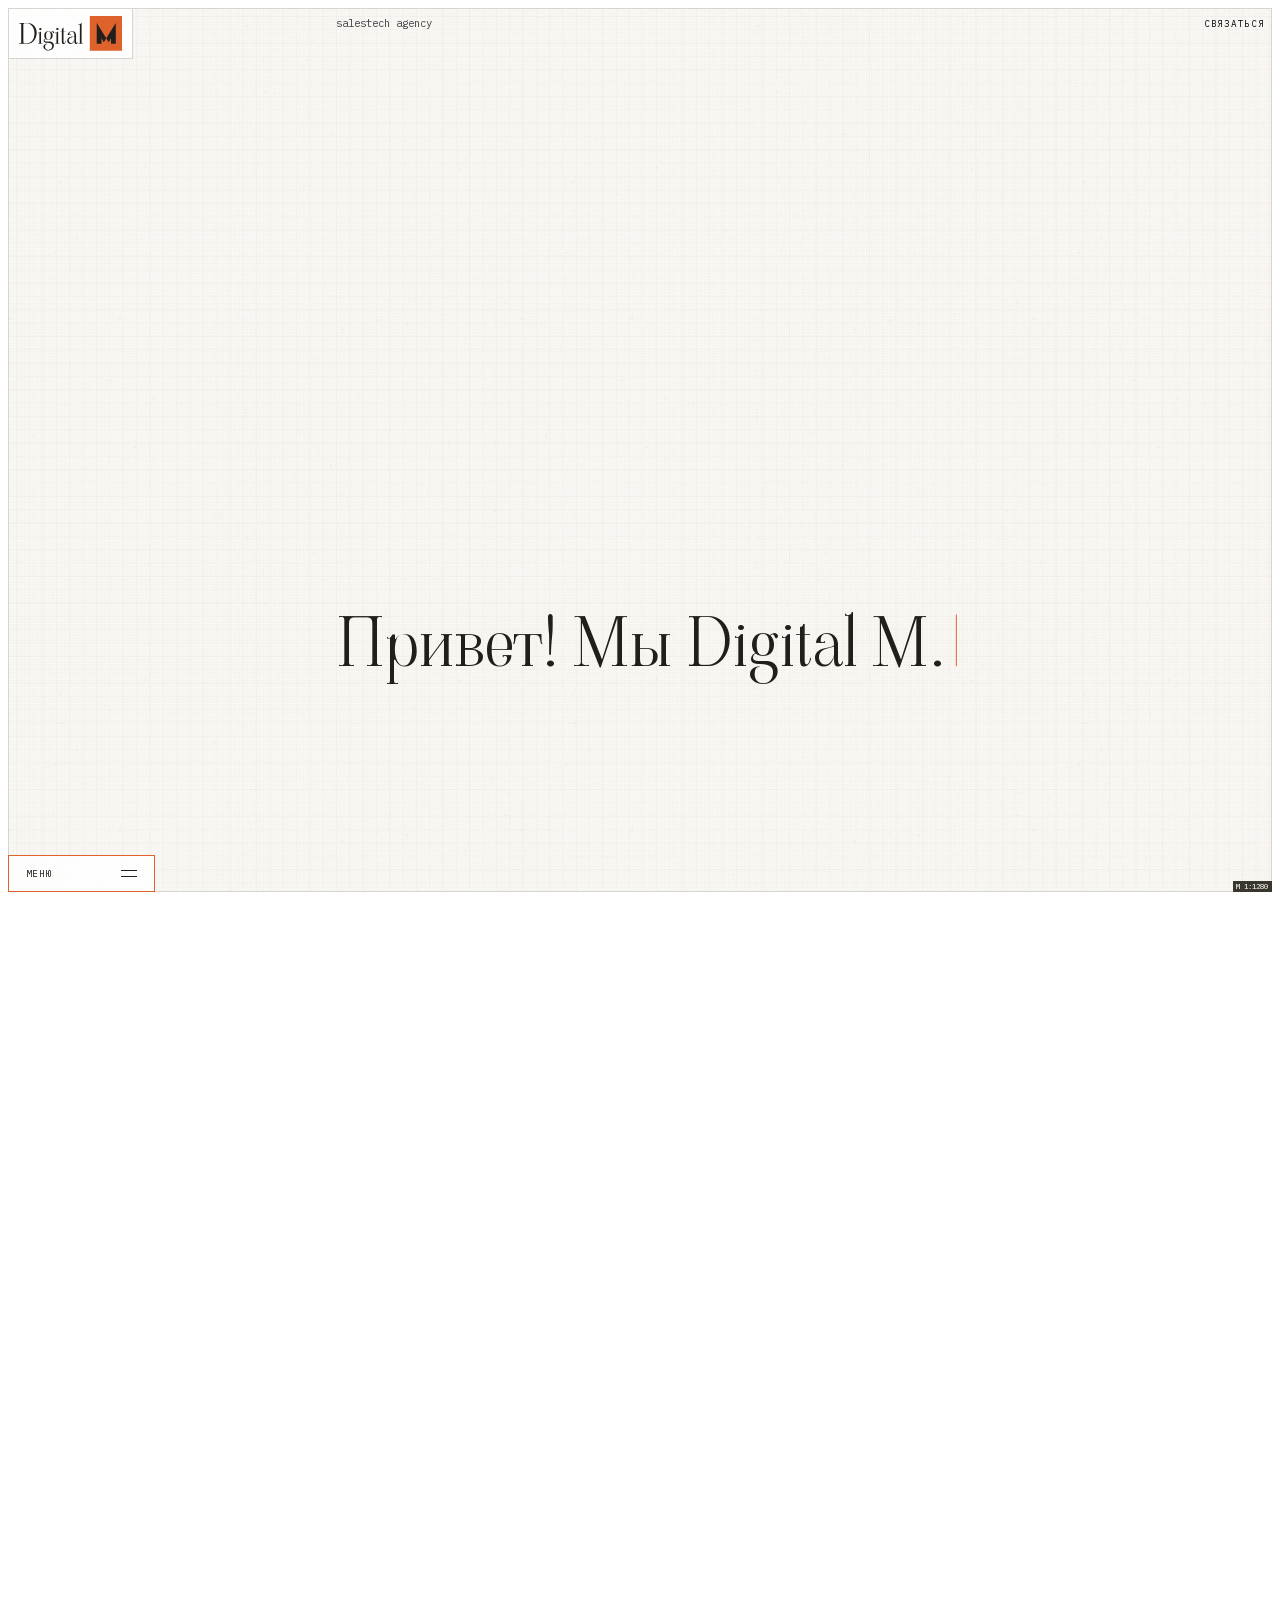
==== index.html @ e0b025ad "Сайт digitalm.agency — версия к запуску 12.10.2026 Инструкция для выкладки и настройки — README.md." ====
<!doctype html>
<html lang="ru">
<meta charset="utf-8">
<meta name="viewport" content="width=device-width, initial-scale=1">
<title>Digital M — salestech agency</title>
<meta name="description" content="Digital M — salestech agency: performance-маркетинг, медийная и контекстная реклама, social media и промо.">
<meta property="og:type" content="website">
<meta property="og:title" content="Digital M — salestech agency">
<meta property="og:description" content="Привет! Мы Digital M. Просто и быстро о том, кто мы и что умеем.">
<meta property="og:url" content="https://digitalm.agency/">
<meta property="og:image" content="https://digitalm.agency/og.png">
<meta property="og:image:width" content="1200">
<meta property="og:image:height" content="630">
<meta name="twitter:card" content="summary_large_image">
<link rel="icon" href="favicon.svg" type="image/svg+xml">
<link rel="apple-touch-icon" href="apple-touch-icon.png">
<meta name="theme-color" content="#FBFAF8">
<link href="fonts/fonts.css?v=1210" rel="stylesheet">
<style>
html{ font-size: calc(100vw / 120); }        
html{ scrollbar-width:none }
html::-webkit-scrollbar{ display:none }
:root{
  --paper:#FBFAF8; --ink:#211E1B; --sand:#E0C8A3; --teal:#417E8D; --terra:#E0622C;
  --mark-dark:#B9B5AC;
  --mark: var(--mark-dark);
  --pole: 0.75rem;     
  --col:  7rem;        
  --gut:  3rem;        
  --pad:  0.75rem;     
  --inset: 1rem;       
  --mark-inset: 0.25rem; 
  --ui-inset: 0.75rem;  
  --plate-h: 3.25rem;  
  --btn-size: 0.875rem;  
  --btn-h: 3.5rem;       
  --btn-pad: 1.5625rem;  
  --cross: 0.75rem;    
  --win: var(--paper);
  --win-ink: var(--ink);
  --mm: .25rem;
  --mm-mid: 1.25rem;
  --mm-major: 2.5rem;
  --vellum: #F6F2EC;
  --white: #FFFFFF;
  --ash: #D9D6D1;    
  --bark: #38362D;   
  --mm-c:       #F7F5F1;                                              
  --mm-mid-c:   color-mix(in srgb, #F2EDE6 41%, transparent);         
  --mm-major-c: color-mix(in srgb, #F2EDE6 37%, transparent);         
  --mm-w: .5px;   
  --paper-tex: none;
}
:root.paper-heron{ --paper-tex: url(paper-heron.png); }
:root.paper-white{ --paper-tex: url(paper-heron-white.png); }
@media (max-resolution: 1.5dppx){ :root{ --mm-w: 1px; } }
@media (max-resolution: 1.5dppx){ :root .svc:not(:last-child)::after, :root .f-line, :root .menu-panel a:last-of-type::after{ transform:none; } }   
*{box-sizing:border-box; margin:0}
html{ font-synthesis: none; -webkit-font-smoothing: antialiased; }
body{ background:var(--white); font-family:"IBM Plex Mono",ui-monospace,Menlo,monospace; color:var(--ink);
      font-weight:400; }
.sheet{ position:fixed; inset:0; z-index:1; padding:var(--pole); }
.window{
  position:relative; width:100%; height:100%; background:var(--win); color:var(--win-ink);
  background-image: var(--paper-tex);   
  background-size: 124px 124px;
  overflow:hidden;
  transition: background .35s ease, color .35s ease;
}
.window::before{ content:""; position:absolute; inset:0; pointer-events:none; z-index:1;
  background-image:
    linear-gradient(to right,  var(--mm-major-c) var(--mm-w), transparent var(--mm-w)),
    linear-gradient(to bottom, var(--mm-major-c) var(--mm-w), transparent var(--mm-w)),
    linear-gradient(to right,  var(--mm-mid-c) var(--mm-w), transparent var(--mm-w)),
    linear-gradient(to bottom, var(--mm-mid-c) var(--mm-w), transparent var(--mm-w)),
    linear-gradient(to right,  var(--mm-c) var(--mm-w), transparent var(--mm-w)),
    linear-gradient(to bottom, var(--mm-c) var(--mm-w), transparent var(--mm-w));
  background-size: var(--mm-major) var(--mm-major), var(--mm-major) var(--mm-major),
    var(--mm-mid) var(--mm-mid), var(--mm-mid) var(--mm-mid), var(--mm) var(--mm), var(--mm) var(--mm);
  background-position: var(--pad) var(--pad);
}
.window::after{ content:""; position:absolute; inset:0; pointer-events:none; z-index:4;
  border:1px solid var(--ash); }   
.x{ position:absolute; width:var(--cross); height:var(--cross); pointer-events:none; z-index:4 }
.x::before,.x::after{ content:""; position:absolute; background:var(--mark); }
.x::before{ left:0; top:50%; width:100%; height:1px; transform:translateY(-50%); }
.x::after{ top:0; left:50%; height:100%; width:1px; transform:translateX(-50%); }
.x.tl{ left:var(--mark-inset); top:var(--mark-inset); }
.x.tr{ right:var(--mark-inset); top:var(--mark-inset); }
.x.bl{ left:var(--mark-inset); bottom:var(--mark-inset); }
.x.br{ right:var(--mark-inset); bottom:var(--mark-inset); }
.x{ display:none; }
.plate{ position:absolute; z-index:5; width:13.75rem; height:var(--btn-h);   
        border:1px solid var(--mark-dark); background:var(--white);   
        display:flex; align-items:center; padding:0 var(--btn-pad);
        font-size:var(--btn-size); letter-spacing:.08em; text-transform:uppercase;
        cursor:pointer; overflow:hidden; }
.plate span{ position:relative; z-index:1; transition:color .25s ease; margin-right:auto; }
.plate i{ position:relative; z-index:1; width:1.5rem; height:1.5rem; flex:none; display:block; }
.plate i::before,.plate i::after{ content:""; position:absolute; left:0; top:50%;
          height:1px; width:100%; background:currentColor; transform-origin:center; }
.plate i::before{ transform:translateY(-3px); }
.plate i::after{  transform:translateY(3px); }
.plate::before{ content:""; position:absolute; inset:0; background:var(--terra);
        transform:scaleX(0); transform-origin:left; transition:transform .28s ease; }
.plate:hover::before{ transform:scaleX(1); }
.plate:hover span{ color:var(--paper); }
.plate:hover i::before,.plate:hover i::after{ background:var(--paper); }
.menu{ border-color:var(--terra); }
.logo{ cursor:pointer; position:absolute; z-index:5; left:0; top:0;
       padding:calc(var(--ui-inset) - 1px) calc(var(--inset) - 1px);
       background:var(--white); border:1px solid var(--ash);   
       color:var(--win-ink); line-height:0; }
.logo svg{ height:var(--plate-h); width:auto; display:block; }
.contact{ position:absolute; z-index:5; right:var(--ui-inset); top:var(--ui-inset);
          width:auto; height:auto; border:0; background:none; padding:0;
          line-height:1.5rem; overflow:visible; }
.contact::before{ content:none; }
.contact span{ transition:color .25s ease; margin-right:-.08em; }
.contact:hover span{ color:var(--terra); }
.menu{ left:0; bottom:0; }   
.scale{ position:absolute; z-index:5; right:0; bottom:0;
        font-size:0.6875rem; line-height:1rem;
        background:var(--bark); color:var(--white); padding:0 .375rem 0 .3125rem; }   
.grain, .grain-hot{ position:absolute; pointer-events:none; z-index:6;
                    mix-blend-mode:multiply; will-change:transform; }
.grain{ inset:0; opacity:.1; }   
.grain-hot{ top:0; left:0; width:34rem; height:34rem; opacity:.3;
            margin:-17rem 0 0 -17rem;             
            -webkit-mask-image: radial-gradient(circle at center, #000 0%, rgba(0,0,0,.55) 38%, transparent 70%);
                    mask-image: radial-gradient(circle at center, #000 0%, rgba(0,0,0,.55) 38%, transparent 70%); }
@media (prefers-reduced-motion:reduce){ .grain-hot{ display:none; } }
.fx{ position:absolute; inset:0; width:100%; height:100%; pointer-events:none; z-index:6; mix-blend-mode:multiply; }
.menu-wrap{
  position:absolute; z-index:5; left:0; bottom:var(--btn-h);
  width:13.75rem;   
  pointer-events:none;
}
.menu-wrap .x{ opacity:0; transition:opacity .2s ease .12s; }
.window.menu-open .menu-wrap .x{ opacity:1; }
.menu-wrap .x.tl{ left:calc(var(--cross)*-1); top:calc(var(--cross)*-1); }
.menu-wrap .x.tr{ right:calc(var(--cross)*-1); top:calc(var(--cross)*-1); }
.menu-wrap .x.br{ right:calc(var(--cross)*-1); bottom:calc(var(--cross)*-1); }
.menu-wrap .x.bl{ left:calc(var(--cross)*-1); bottom:calc(var(--btn-h) * -1 - var(--cross)); }
.menu-wrap .x.br{ right:calc(var(--cross)*-1); bottom:calc(var(--btn-h) * -1 - var(--cross)); }
.menu-panel{
  border:1px solid var(--terra); border-bottom:none; background:var(--white);   
  display:grid; overflow:hidden;
  transform:scaleY(0); transform-origin:bottom; opacity:0;
  transition:transform .28s ease, opacity .18s ease;
  pointer-events:none;
}
.menu-panel a{
  position:relative; height:var(--btn-h); display:flex; align-items:center;
  padding:0 var(--btn-pad); overflow:hidden;
  font-size:var(--btn-size); letter-spacing:.08em; text-transform:uppercase;
  color:inherit; text-decoration:none;
}
.menu-panel a:last-of-type{ position:relative; }
.menu-panel a:last-of-type::after{
  content:""; position:absolute; left:0; right:0; bottom:0; height:1px; z-index:2;
  transform:scaleY(.5); transform-origin:bottom;   
  background-image: repeating-linear-gradient(to right,
    var(--rule) 0 10px, transparent 10px 13px);
}
.menu-panel{ --rule: var(--terra); }
.menu-panel a span{ position:relative; z-index:1; transition:color .25s ease; }
.menu-panel a::before{ content:""; position:absolute; inset:0; background:var(--terra);
  transform:scaleX(0); transform-origin:left; transition:transform .28s ease; }
.menu-panel a:hover::before{ transform:scaleX(1); }
.menu-panel a:hover span{ color:var(--paper); }
.menu-contacts{ display:none; }   
.menu-panel a.inert{ color:var(--mark-dark); cursor:default; }
.menu-panel a.inert:hover::before{ transform:scaleX(0); }
.menu-panel a.inert:hover span{ color:var(--mark-dark); }
.window.menu-open .menu-panel{ transform:scaleY(1); opacity:1; pointer-events:auto; }
.window.menu-open .menu{ border-top:none; }
.plate i::before,.plate i::after{ transition:background .25s ease, transform .28s ease; }
.window.menu-open .menu i::before{ transform:translateY(0) rotate(45deg); }
.window.menu-open .menu i::after{  transform:translateY(0) rotate(-45deg); }
.stage{ position:absolute; inset:0; z-index:2; overflow:hidden; }
.belt{ position:absolute; inset:0; will-change:transform; }
.scene{ position:relative; width:100%; height:100%; }
.scene-hero{ display:grid;
  grid-template-columns: repeat(12, var(--col));
  grid-template-rows: 1fr;
  column-gap: var(--gut);
  padding: var(--pad);
  align-content:end;
}
.kicker{ position:absolute; z-index:5; left:30.75rem; top:.6125rem; width:27rem;   
        font-size:1rem; line-height:1.5rem; opacity:.75; }
.kicker, .contact{ mix-blend-mode:difference; color:var(--white); }
.contact span{ color:var(--white); }
.contact:hover span{ color:#1F9DD3; }
.hero-body{ grid-column: 1 / -1; display:grid; grid-template-columns: subgrid; align-items:end;
       padding-bottom:0; margin-bottom:-0.9925rem; }
.tezis{ grid-column: 4 / span 8; font-family:"Viaoda Libre",Georgia,serif;
        font-weight:400; font-size:6.25rem; line-height:6.75rem; }
.tezis{ position:relative; }
.tezis br.m{ display:none; }
.tezis.ждёт{ visibility:hidden; }
.tw{ visibility:hidden; }
.tw.on{ visibility:visible; }
.tw-tail{ display:inline; }
.cursor{ position:absolute; color:var(--terra); opacity:0; pointer-events:none; }
.cursor svg{ display:block; width:100%; height:100%; overflow:visible;
             transform-origin:50% 100%; transition:transform .42s cubic-bezier(.4,0,.2,1); }
.cursor .head{ opacity:0; transition:opacity .28s ease .18s; }
.cursor.typing{ opacity:1; animation:caret-blink 1.06s steps(1,end) infinite; }
.cursor.typing svg{ transform:scaleY(var(--k,1.4)); }
.cursor.done{ opacity:1; pointer-events:auto; cursor:pointer;
              animation:arrow-hint 1.9s ease-in-out infinite; }
.cursor.done .head{ opacity:1; }
.cursor.done:hover{ opacity:.7; }
@keyframes caret-blink{ 0%,52%{opacity:1} 53%,100%{opacity:0} }
@keyframes arrow-hint{ 0%,100%{transform:translateY(-.125rem)} 50%{transform:translateY(.25rem)} }
@media (prefers-reduced-motion:reduce){
  .tw{ visibility:visible; }
  .cursor{ animation:none; }
  .cursor.typing{ display:none; }
}
.scene-team{ display:grid;
  grid-template-columns: repeat(12, var(--col));
  column-gap: var(--gut);
  padding: 9.5rem var(--pad) 0;     
  align-content:start;
}
.marina{ grid-column: 4 / span 3; align-self:start; }
.staff{ grid-column: 8 / span 5; display:grid;
        grid-template-columns: 17rem 17rem; column-gap: 13rem; row-gap: 11rem;
        align-items:start; will-change:transform; }
.card{ display:block; }
.shot{ width:100%; aspect-ratio:1/1; overflow:hidden; background:var(--mark-dark); }
.shot img{ width:100%; height:100%; object-fit:cover; display:block; }
.role{ margin-top:2rem; font-family:"IBM Plex Mono",ui-monospace,monospace;
       font-size:1rem; line-height:1.5rem; color:var(--terra); }      
.name{ margin-top:1.625rem; font-family:"Viaoda Libre",Georgia,serif; font-weight:400;
       font-size:2.5rem; line-height:2.625rem; }  
.bio{ margin-top:1.25rem; font-family:"IBM Plex Sans",system-ui,sans-serif;
      font-size:1.125rem; line-height:1.75rem; letter-spacing:-.02em; }  
.scene-services{ display:grid;
  grid-template-columns: repeat(12, var(--col));
  column-gap: var(--gut);
  padding: 9.5rem var(--pad) 0;
  align-content:start;
}
.svc{ grid-column: 4 / span 9; display:grid; grid-template-columns: subgrid;
      padding: 2rem 0; will-change:transform; position:relative; }
.svc:not(:last-child)::after{ content:""; position:absolute; left:0; right:0; bottom:0; height:1px;
      transform:scaleY(.5); transform-origin:bottom;
      background: repeating-linear-gradient(to right, var(--mark) 0 .625rem, transparent .625rem .8125rem); }
.svc:first-child{ padding-top:0; }
.svc::after, .f .f-line{ clip-path:inset(0 100% 0 0);
      transition:clip-path .8s cubic-bezier(.215,.61,.355,1) var(--dl,0s); }
.svc.in::after, .f.in .f-line{ clip-path:inset(0 0 0 0); }
.svc-name{ grid-column: 1 / span 5; font-family:"Viaoda Libre",Georgia,serif;
           font-weight:400; font-size:6.25rem; line-height:6.75rem; }
.svc-list{ grid-column: 7 / span 3; }
.svc-list li{ list-style:none; }
.svc-list li{ font-family:"IBM Plex Sans",system-ui,sans-serif;
              font-size:1.125rem; line-height:1.75rem; letter-spacing:-.02em; }   
.scene-cases{ display:grid;
  grid-template-columns: repeat(12, var(--col));
  column-gap: var(--gut);
  padding: 9.5rem var(--pad) 0;
  align-content:start;
}
.cases-head{ grid-column: 4 / span 9; display:flex; justify-content:space-between; align-items:flex-end; }
.cases-title{ font-family:"Viaoda Libre",Georgia,serif; font-weight:400; font-size:6.25rem; line-height:6.75rem; margin-top:-.9375rem; }
.cases-nav{ display:flex; align-items:center; gap:1rem; padding-bottom:1rem; font-size:1rem; line-height:1.5rem; }
.cases-arrow{ font:inherit; color:inherit; background:none; border:0; padding:.25rem .5rem; cursor:pointer;
              transition:color .25s ease; }
.cases-arrow:hover{ color:var(--terra); }
.cases-arrow:disabled{ color:var(--mark-dark); cursor:default; }
.cases-tape{ grid-column: 4 / -1; margin-right: calc(-1 * var(--pad)); margin-top:2.5rem; overflow:hidden; }
.cases-track{ display:flex; gap:var(--gut); transition:transform .7s cubic-bezier(.215,.61,.355,1); will-change:transform; }
.case{ flex:0 0 min(57rem, calc((100vh - 35rem) * 16 / 9)); }
.case > *{ --u: 1rem; }   
.case-body{ display:grid; grid-template-columns: minmax(0, 1fr) minmax(0, 1fr); column-gap:calc(3 * var(--u));
            margin-top:calc(1.5 * var(--u)); }
.case-name{ font-family:"Viaoda Libre",Georgia,serif; font-weight:400; font-size:max(calc(2.5 * var(--u)), 2rem); line-height:max(calc(2.625 * var(--u)), 2.125rem); }
.case-desc{ margin-top:calc(1 * var(--u)); font-family:"IBM Plex Sans",system-ui,sans-serif;
            font-size:max(calc(1.125 * var(--u)), 1rem); line-height:max(calc(1.75 * var(--u)), 1.5rem); letter-spacing:-.02em; }   
.case-shot{ position:relative; aspect-ratio:16 / 9; overflow:hidden; background:var(--mark); }
.case-shot img{ width:100%; height:100%; object-fit:cover; display:block; }
.case-chips{ position:absolute; right:calc(.75 * var(--u)); bottom:calc(.75 * var(--u)); display:flex; gap:calc(.25 * var(--u)); margin:0; padding:0; }
.case-chips li{ list-style:none; background:var(--white); padding:calc(.25 * var(--u)) calc(.5 * var(--u));
                font-size:max(calc(.75 * var(--u)), .6875rem); line-height:max(calc(1 * var(--u)), .9375rem); }
.case-nums{ display:grid; grid-template-columns: repeat(2, minmax(0, 1fr)); column-gap:calc(1.5 * var(--u));
            padding-top:0; align-content:start; }   
.num b{ display:block; font-weight:400; font-size:1.5rem; line-height:1.75rem; color:var(--terra);   
        padding-bottom:.8125rem; position:relative; white-space:nowrap; }   
.num b::after{ content:""; position:absolute; left:0; right:0; bottom:0; height:1px;
      background: repeating-linear-gradient(to right, var(--terra) 0 .625rem, transparent .625rem .8125rem); }
.num span{ display:block; margin-top:calc(.75 * var(--u));   
           font-size:max(calc(1 * var(--u)), .875rem); line-height:max(calc(1.25 * var(--u)), 1.125rem); }   
.scene-form{ display:grid;
  grid-template-columns: repeat(12, var(--col));
  column-gap: var(--gut);
  padding: 9.5rem var(--pad) 0;
  align-content:start;
}
.form-head{ grid-column: 4 / span 6; font-family:"Viaoda Libre",Georgia,serif;
            font-weight:400; font-size:6.25rem; line-height:6.75rem; will-change:transform; }
.form-grid{ grid-column: 4 / span 8; display:grid; grid-template-columns: 1fr 1fr;
            column-gap: var(--gut); margin-top:2rem; }
.f{ position:relative; height:6rem; will-change:transform; }
.f.wide{ grid-column: 1 / -1; }
.f.tall{ height:9rem; }
.f textarea{ position:absolute; left:0; bottom:1rem; top:3rem; width:100%;
          border:0; background:transparent; color:inherit; outline:none; resize:none;
          font-family:"IBM Plex Sans",system-ui,sans-serif; font-size:2rem;
          line-height:2.75rem; letter-spacing:-.02em; }
.f.tall .f-file{ position:absolute; right:0; top:1.25rem; height:1.5rem;
         cursor:pointer; display:flex; align-items:center; z-index:2; }
.f-file input{ position:absolute; width:1px; height:1px; opacity:0; pointer-events:none; }
.f-file b{ font-weight:400; font-family:"IBM Plex Mono",ui-monospace,monospace;
           font-size:var(--btn-size); letter-spacing:.08em; text-transform:uppercase;
           color:var(--mark-dark); transition:color .25s ease; }
.f-file:hover b{ color:var(--terra); }
.f-file.has b{ color:var(--win-ink); }
.f-label{ position:absolute; left:0; top:1.25rem; pointer-events:none;
          font-family:"IBM Plex Mono",ui-monospace,monospace; font-size:var(--btn-size);
          line-height:1.5rem; letter-spacing:.08em; text-transform:uppercase;
          color:var(--mark-dark); }
.f input{ position:absolute; left:0; bottom:1rem; width:100%; height:2.25rem;
          border:0; background:transparent; color:inherit; outline:none;
          font-family:"IBM Plex Sans",system-ui,sans-serif; font-size:2rem;
          line-height:2.25rem; letter-spacing:-.02em; }
.f-line{ position:absolute; left:0; right:0; bottom:0; height:1px; background:var(--mark);
        transform:scaleY(.5); transform-origin:bottom; }   
.f-line::after{ content:""; position:absolute; inset:0; background:var(--terra);
          transform:scaleX(0); transform-origin:left; transition:transform .28s ease; }
.f:focus-within .f-line::after{ transform:scaleX(1); }
.form-send{ grid-column: 1 / -1; margin-top:0; width:100%; height:7rem;
            border:0; background:transparent; color:inherit;
            font-family:"IBM Plex Mono",ui-monospace,monospace; font-size:var(--btn-size);
            letter-spacing:.08em; text-transform:uppercase; text-align:left;
            padding:0; cursor:pointer; position:relative;
            display:flex; align-items:center; will-change:transform; }
.form-send span{ position:relative; z-index:1; padding-left:var(--btn-pad);
            transition:color .25s ease; }
.form-send::before{ content:""; position:absolute; inset:-1px 0 0 0; background:var(--terra);
            transform:scaleX(0); transform-origin:left; transition:transform .28s ease; }
.form-send:hover::before{ transform:scaleX(1); }
.form-send:hover span{ color:var(--paper); }
.form-info{ position:absolute; left:30.75rem; right:var(--pad); bottom:.4375rem;
            margin:0; padding:0; border:0;
            display:grid; grid-template-columns: repeat(3, 1fr); column-gap: var(--gut);
            will-change:transform; }   
.form-info div{ display:block; }
.form-info dt{ font-family:"IBM Plex Mono",ui-monospace,monospace; font-size:var(--btn-size);
               line-height:1.5rem; letter-spacing:.08em; text-transform:uppercase;
               color:var(--mark-dark); }
.form-info dd{ margin:.75rem 0 0; font-family:"IBM Plex Sans",system-ui,sans-serif;
               font-size:1.5rem; line-height:2.25rem; }
.form-info a{ color:inherit; text-decoration:none; cursor:pointer;
            transition:color .25s ease; }
.form-info a:hover{ color:var(--terra); }
.form-info dd a + a{ margin-left:1.5rem; }
.agree{ grid-column:1 / -1; position:relative; padding:1.5rem 0; display:flex; align-items:center; gap:.75rem;   
        cursor:pointer; font-family:"IBM Plex Sans",system-ui,sans-serif; font-size:1rem; line-height:1.5rem; }
.agree input{ appearance:none; -webkit-appearance:none; flex:none; width:1.25rem; height:1.25rem; margin:0;
        border:1px solid var(--mark-dark); background:var(--white); cursor:pointer; position:relative;
        transition:background .2s ease, border-color .2s ease; }
.agree input:checked{ background:var(--terra); border-color:var(--terra); }
.agree input:checked::after{ content:""; position:absolute; left:.375rem; top:.125rem; width:.3125rem; height:.6875rem;
        border:solid var(--white); border-width:0 1.5px 1.5px 0; transform:rotate(45deg); }
.agree a{ color:inherit; text-decoration:underline; text-underline-offset:.2em; text-decoration-thickness:1px;
        transition:color .25s ease; }
.agree a:hover{ color:var(--terra); }
.f.err .f-label, .agree.err{ color:var(--terra); }
.f.err .f-line::after{ transform:scaleX(1); }          
.agree.err input{ border-color:var(--terra); }
.pop-veil{ position:absolute; inset:0; z-index:7; background:color-mix(in srgb, var(--paper) 78%, transparent);
        opacity:0; pointer-events:none; transition:opacity .28s ease; }
.pop{ position:absolute; z-index:8; left:30.75rem; top:50%; width:57rem;
        background:var(--white); border:1px solid var(--terra); padding:3rem 3rem 0;
        opacity:0; pointer-events:none; transform:translateY(calc(-50% + 1rem));
        transition:opacity .28s ease, transform .28s ease; }
.window.pop-open .pop-veil{ opacity:1; pointer-events:auto; }
.window.pop-open .pop{ opacity:1; pointer-events:auto; transform:translateY(-50%); }
.pop-close{ right:-1px; top:-1px; border-color:var(--terra);
        padding-right:calc(var(--btn-pad) - .125rem); }   
.pop-close i::before{ transform:rotate(45deg); }
.pop-close i::after{  transform:rotate(-45deg); }
.pop-kicker{ font-size:var(--btn-size); line-height:1.5rem; letter-spacing:.08em; text-transform:uppercase;
        color:var(--mark-dark); }
.pop-head{ margin-top:2rem; font-family:"Viaoda Libre",Georgia,serif; font-weight:400;
        font-size:4rem; line-height:4.5rem; }
.pop-text{ margin-top:1rem; max-width:42rem; font-family:"IBM Plex Sans",system-ui,sans-serif;
        font-size:1.25rem; line-height:1.75rem; }
.pop-grid{ display:grid; grid-template-columns:1fr 1fr; column-gap:var(--gut); margin-top:1rem; }
.pop .f .f-line{ clip-path:none; }
.pop .agree{ padding-bottom:3rem; }      
.pop .form-send{ margin:0 -3rem; width:calc(100% + 6rem); }   
.pop .form-send span{ padding-left:calc(3rem + var(--btn-pad)); }   
.pop-done{ display:none; }
.pop.done .pop-grid, .pop.done .pop-text.ask{ display:none; }
.pop.done .pop-done{ display:block; }
.pop-done .form-send{ margin-top:2.5rem; }
.window.paper{ --win:var(--paper); --win-ink:var(--ink);   --mark:var(--mark-dark); }   
.window.sand { --win:var(--sand);  --win-ink:var(--ink);   --mark:var(--paper); }
.window.teal { --win:var(--teal);  --win-ink:var(--paper); --mark:var(--paper); }
.window.ink  { --win:var(--ink);   --win-ink:var(--paper); --mark:var(--paper); }
</style>
<link rel="stylesheet" href="mobile.css?v=1210h" media="(max-width: 767px), (orientation: portrait) and (max-width: 1100px)">
<div class="sheet">
  <div class="window paper" id="win">
    <span class="x tl"></span><span class="x tr"></span><span class="x bl"></span><span class="x br"></span>
    <div class="grain" id="grain"></div>
    <div class="grain-hot" id="grainHot"></div>
    <div class="stage">
    <div class="belt" id="belt">
    <section class="scene scene-hero" id="hero">
      <div class="hero-body">
        <h1 class="tezis">Привет!<br class="m"> Мы Digital&nbsp;M. <br>Просто и&nbsp;быстро<br class="m"> о&nbsp;том, <br class="d">кто мы<br class="m"> и&nbsp;что умеем.<br><span class="tw-tail">&#8203;</span></h1>
        <script>
          (function(){
            var h = document.currentScript.previousElementSibling;
            h.classList.add('ждёт');
            setTimeout(function(){ h.classList.remove('ждёт'); }, 4000);
          })();
        </script>
      </div>
    </section>
    <section class="scene scene-team" id="team">
      <article class="card marina">
        <div class="shot"><img src="foto/marina.png" alt=""></div>
        <div class="role accent">CEO, управляющий партнер</div>
        <h2 class="name">Марина <br>Зрилова</h2>
        <p class="bio">Опыт в&nbsp;digital 15&nbsp;лет. Строю партнерские отношения вдолгую и&nbsp;с&nbsp;направленностью на&nbsp;результат. Средний срок контракта 3&nbsp;года</p>
      </article>
      <div class="staff" id="staff">
          <article class="card">
            <div class="shot"><img src="foto/anastasia.png" alt=""></div>
            <div class="role">директор по развитию</div>
            <h2 class="name">Анастасия <br>Шелехова</h2>
            <p class="bio">Эксперт в&nbsp;digital 7 лет. 4&nbsp;высших образования.<br>Нахожу идеальное решение для&nbsp;вашей бизнес-задачи</p>
          </article>
          <article class="card">
            <div class="shot"><img src="foto/anna.png" alt=""></div>
            <div class="role">медиадиректор</div>
            <h2 class="name">Анна <br>Стец</h2>
            <p class="bio">Опыт в&nbsp;диджитал 10&nbsp;лет.<br>Поиск новых источников трафика, медиа-миксов, новых технологий, обзор медиарынка, трендов</p>
          </article>
          <article class="card">
            <div class="shot"><img src="foto/varvara.png" alt=""></div>
            <div class="role">performance-директор</div>
            <h2 class="name">Варвара <br>Негробова</h2>
            <p class="bio">Эксперт в&nbsp;digital 13&nbsp;лет. Опыт маркетолога на стороне клиента и диджитал-менеджера помогает выстроить четкий бизнес-процесс для&nbsp;быстрой и&nbsp;качественной работы с&nbsp;клиентами</p>
          </article>
          <article class="card">
            <div class="shot"><img src="foto/maria.png" alt=""></div>
            <div class="role">SM-директор</div>
            <h2 class="name">Мария <br>Барабанова</h2>
            <p class="bio">Опыт в&nbsp;digital 8&nbsp;лет.<br>Успешное создание смм-стратегий и&nbsp;реализация btl-кампаний и спецпроектов</p>
          </article>
      </div>
    </section>
    <section class="scene scene-services" id="services">
      <div class="svc">
        <h2 class="svc-name">Brandformance</h2>
        <ul class="svc-list"><li>performance-маркетинг</li><li>медийная реклама</li><li>контекстная реклама</li></ul>
      </div>
      <div class="svc">
        <h2 class="svc-name">Social Media</h2>
        <ul class="svc-list"><li>инфлюэнс-маркетинг</li><li>smm-стратегии</li><li>создание контента / продвижение / публикации / модерация</li><li>посевы в&nbsp;пабликах</li><li>спецпроекты</li></ul>
      </div>
      <div class="svc">
        <h2 class="svc-name">Promo</h2>
        <ul class="svc-list"><li>чековые промо под&nbsp;ключ</li><li>креативные идеи и&nbsp;адаптация под&nbsp;форматы</li><li>варианты механики</li><li>создание промо-сайтов</li><li>размещение</li><li>модерация чеков</li></ul>
      </div>
    </section>
    <section class="scene scene-cases" id="cases">
      <div class="cases-head">
        <h2 class="cases-title">Кейсы</h2>
        <div class="cases-nav" id="casesNav">
          <button class="cases-arrow" data-dir="-1" aria-label="предыдущий кейс">←</button>
          <span class="cases-count" id="casesCount">01 / 02</span>
          <button class="cases-arrow" data-dir="1" aria-label="следующий кейс">→</button>
        </div>
      </div>
      <div class="cases-tape">
        <div class="cases-track" id="casesTrack">
          <article class="case">
            <div class="case-shot"><img src="foto/case-saan.jpg" alt="">
              <ul class="case-chips"><li>медиа</li><li>контекст</li><li>классифайды</li><li>таргет</li></ul></div>
            <div class="case-body"><div class="case-text">
              <h3 class="case-name">МФК SAAN</h3>
              <p class="case-desc">Держим проект в&nbsp;ТОП-3 по&nbsp;продажам без роста бюджета: перестроили медиа под&nbsp;бизнес-цели.</p>
            </div>
            <div class="case-nums">
              <div class="num"><b>ТОП-3</b><span>по продажам в&nbsp;конкурентном поле</span></div>
              <div class="num"><b>x2 раза</b><span>рост доли внутренних продаж</span></div>
            </div></div>
          </article>
          <article class="case">
            <div class="case-shot"><img src="foto/case-brusnika.jpg" alt="">
              <ul class="case-chips"><li>flash-активация</li><li>production</li><li>медиа</li></ul></div>
            <div class="case-body"><div class="case-text">
              <h3 class="case-name">Брусника</h3>
              <p class="case-desc">«Обменяю 20&nbsp;см² на&nbsp;20&nbsp;м²»&nbsp;— сервис обмена жилья через самого знаменитого жителя Фонтанки.</p>
            </div>
            <div class="case-nums">
              <div class="num"><b>&gt;500 тыс</b><span>общий охват</span></div>
              <div class="num"><b>&gt;300</b><span>реакций и&nbsp;репостов</span></div>
            </div></div>
          </article>
        </div>
      </div>
    </section>
    <section class="scene scene-form" id="form">
      <h2 class="form-head">Связаться с&nbsp;нами</h2>
      <form class="form-grid" id="formGrid" data-endpoint="" novalidate>
        <input type="hidden" name="source" value="связаться">
        <div class="f"><span class="f-label">имя</span><input type="text" name="name" aria-label="имя" data-need><span class="f-line"></span></div>
        <div class="f"><span class="f-label">компания</span><input type="text" name="company" aria-label="компания"><span class="f-line"></span></div>
        <div class="f"><span class="f-label">почта</span><input type="email" name="email" aria-label="почта" data-reach><span class="f-line"></span></div>
        <div class="f"><span class="f-label">телефон</span><input type="tel" name="phone" aria-label="телефон" data-reach><span class="f-line"></span></div>
        <div class="f wide tall">
          <span class="f-label">задача</span>
          <label class="f-file" id="fileRow"><b>прикрепить файл</b><input type="file" name="file" id="fileInput"></label>
          <textarea name="task" aria-label="задача" rows="3"></textarea>
          <span class="f-line"></span>
        </div>
        <label class="agree"><input type="checkbox" name="agree">
          <span>Согласен на&nbsp;обработку персональных данных и&nbsp;принимаю <a href="politika.html" target="_blank">политику обработки</a></span></label>
        <button class="form-send" type="submit"><span>отправить</span></button>
      </form>
      <dl class="form-info">
        <div><dt>телефон</dt><dd><a data-c="phone"></a></dd></div>
        <div><dt>почта</dt><dd><a data-c="email"></a></dd></div>
        <div><dt>мессенджеры</dt><dd><a data-c="telegram">телеграм</a><a data-c="whatsapp">вотсап</a><a data-c="max">макс</a></dd></div>
      </dl>
    </section>
    </div>
    </div>
    <div class="pop-veil" id="popVeil"></div>
    <div class="pop" id="pop" role="dialog" aria-modal="true" aria-labelledby="popHead" aria-hidden="true">
      <div class="plate pop-close" id="popClose" role="button" tabindex="0"><span>закрыть</span><i></i></div>
      <div class="pop-kicker">кейсы</div>
      <h2 class="pop-head" id="popHead">Расскажем о&nbsp;кейсах</h2>
      <p class="pop-text ask">Оставьте контакты — свяжемся, покажем кейсы на встрече или&nbsp;пришлём&nbsp;подборку под вашу задачу.</p>   
      <form class="pop-grid" id="popForm" data-endpoint="" novalidate>
        <input type="hidden" name="source" value="кейсы">
        <div class="f"><span class="f-label">имя</span><input type="text" name="name" aria-label="имя" data-need><span class="f-line"></span></div>
        <div class="f"><span class="f-label">компания</span><input type="text" name="company" aria-label="компания"><span class="f-line"></span></div>
        <div class="f wide"><span class="f-label">телефон или телеграм</span><input type="text" name="contact" aria-label="телефон или телеграм" data-need><span class="f-line"></span></div>
        <label class="agree"><input type="checkbox" name="agree">
          <span>Согласен на&nbsp;обработку персональных данных и&nbsp;принимаю <a href="politika.html" target="_blank">политику обработки</a></span></label>
        <button class="form-send" type="submit"><span>получить кейсы</span></button>
      </form>
      <div class="pop-done">
        <p class="pop-text">Свяжемся в&nbsp;течение рабочего дня.</p>
        <button class="form-send" type="button" id="popDoneClose"><span>закрыть</span></button>
      </div>
    </div>
    <div class="kicker">salestech agency</div>
    <div class="logo"><svg class="logo-svg" viewBox="322 224 3352 1120" fill="none" xmlns="http://www.w3.org/2000/svg" aria-label="Digital M">
<path d="M3674 224H2610V1344H3674V224Z" fill="#E0622C"/>
<path d="M2834 448L3142 946.355L3065.06 1070.94L2988.04 946.355V1120H2834V448Z" fill="#211E1B"/>
<path d="M3450 448L3142 946.355L3219 1070.94L3295.99 946.355V1120H3450V448Z" fill="#211E1B"/>
<path d="M325.205 1098.77C336.759 1102.42 347.401 1104.24 357.13 1104.24C368.684 1104.24 377.501 1101.2 383.582 1095.12C390.271 1088.43 393.616 1079 393.616 1066.84V501.316C393.616 489.154 390.271 480.033 383.582 473.952C377.501 467.263 368.684 463.918 357.13 463.918C347.401 463.918 336.759 465.743 325.205 469.391V446.588H607.056C659.352 446.588 707.391 459.966 751.174 486.722C795.564 513.478 830.53 551.18 856.07 599.827C881.609 648.474 894.379 703.811 894.379 765.836C894.379 828.47 881.305 887.151 855.157 941.879C829.618 996.607 794.652 1040.39 750.262 1073.23C706.479 1105.46 658.744 1121.57 607.056 1121.57H325.205V1098.77ZM586.989 1106.06C621.65 1106.06 656.919 1094.51 692.797 1071.4C729.282 1048.29 759.991 1012.42 784.923 963.77C809.855 914.515 822.32 853.401 822.32 780.43C822.32 723.878 811.375 671.278 789.484 622.63C768.2 573.375 739.316 534.153 702.83 504.965C666.953 475.776 628.339 461.182 586.989 461.182H504.896C493.951 461.182 483.917 464.527 474.796 471.216C466.283 477.297 462.026 487.33 462.026 501.316V1066.84C462.026 1080.83 466.283 1090.86 474.796 1096.94C483.917 1103.02 493.951 1106.06 504.896 1106.06H586.989Z" fill="currentColor"/>
<path d="M1010.3 678.193C1000.36 678.193 992.07 675.154 985.441 669.077C978.812 663 975.497 655.266 975.497 645.874C975.497 636.483 978.812 628.748 985.441 622.671C992.07 616.594 1000.36 613.556 1010.3 613.556C1020.25 613.556 1028.53 616.87 1035.16 623.5C1042.34 629.577 1045.93 637.035 1045.93 645.874C1045.93 655.266 1042.62 663 1035.99 669.077C1029.36 675.154 1020.8 678.193 1010.3 678.193ZM937.378 1106.62C946.769 1109.38 953.675 1110.76 958.095 1110.76C968.039 1110.76 974.392 1107.45 977.154 1100.82C979.916 1093.64 981.298 1083.14 981.298 1069.33V774.32C973.011 777.082 964.172 778.463 954.78 778.463C950.913 778.463 945.112 777.91 937.378 776.806V754.431H944.836C944.836 758.298 946.769 761.613 950.636 764.375C955.056 767.138 960.028 768.519 965.553 768.519C973.287 768.519 980.193 765.48 986.27 759.403C992.347 753.326 999.805 743.935 1008.64 731.228H1032.68V1069.33C1032.68 1083.69 1033.78 1094.19 1035.99 1100.82C1038.75 1107.45 1044.55 1110.76 1053.39 1110.76C1057.81 1110.76 1064.72 1109.38 1074.11 1106.62V1119.05H937.378V1106.62Z" fill="currentColor"/>
<path d="M985.441 669.077L986.117 668.34H986.117L985.441 669.077ZM985.441 622.671L984.765 621.934V621.934L985.441 622.671ZM1035.16 623.5L1034.45 624.207L1034.48 624.236L1034.52 624.263L1035.16 623.5ZM1035.99 669.077L1035.31 668.34V668.34L1035.99 669.077ZM937.378 1106.62L937.66 1105.66L936.378 1105.28V1106.62H937.378ZM977.154 1100.82L978.077 1101.2L978.083 1101.19L978.088 1101.18L977.154 1100.82ZM981.298 774.32H982.298V772.932L980.981 773.371L981.298 774.32ZM937.378 776.806H936.378V777.673L937.236 777.795L937.378 776.806ZM937.378 754.431V753.431H936.378V754.431H937.378ZM944.836 754.431H945.836V753.431H944.836V754.431ZM950.636 764.375L950.055 765.189L950.08 765.207L950.106 765.223L950.636 764.375ZM1008.64 731.228V730.228H1008.12L1007.82 730.657L1008.64 731.228ZM1032.68 731.228H1033.68V730.228H1032.68V731.228ZM1035.99 1100.82L1035.04 1101.14L1035.05 1101.17L1035.07 1101.2L1035.99 1100.82ZM1074.11 1106.62H1075.11V1105.28L1073.83 1105.66L1074.11 1106.62ZM1074.11 1119.05V1120.05H1075.11V1119.05H1074.11ZM937.378 1119.05H936.378V1120.05H937.378V1119.05ZM1010.3 678.193V677.193C1000.58 677.193 992.542 674.23 986.117 668.34L985.441 669.077L984.765 669.814C991.599 676.079 1000.14 679.193 1010.3 679.193V678.193ZM985.441 669.077L986.117 668.34C979.704 662.462 976.497 655 976.497 645.874H975.497H974.497C974.497 655.532 977.919 663.539 984.765 669.814L985.441 669.077ZM975.497 645.874H976.497C976.497 636.749 979.704 629.287 986.117 623.408L985.441 622.671L984.765 621.934C977.919 628.21 974.497 636.216 974.497 645.874H975.497ZM985.441 622.671L986.117 623.408C992.542 617.519 1000.58 614.556 1010.3 614.556V613.556V612.556C1000.14 612.556 991.599 615.67 984.765 621.934L985.441 622.671ZM1010.3 613.556V614.556C1020 614.556 1028.03 617.777 1034.45 624.207L1035.16 623.5L1035.87 622.793C1029.04 615.964 1020.49 612.556 1010.3 612.556V613.556ZM1035.16 623.5L1034.52 624.263C1041.49 630.164 1044.93 637.35 1044.93 645.874H1045.93H1046.93C1046.93 636.72 1043.2 628.99 1035.81 622.737L1035.16 623.5ZM1045.93 645.874H1044.93C1044.93 655 1041.73 662.462 1035.31 668.34L1035.99 669.077L1036.67 669.814C1043.51 663.539 1046.93 655.532 1046.93 645.874H1045.93ZM1035.99 669.077L1035.31 668.34C1028.9 674.22 1020.59 677.193 1010.3 677.193V678.193V679.193C1021 679.193 1029.82 676.088 1036.67 669.814L1035.99 669.077ZM937.378 1106.62L937.095 1107.58C946.495 1110.34 953.52 1111.76 958.095 1111.76V1110.76V1109.76C953.83 1109.76 947.043 1108.42 937.66 1105.66L937.378 1106.62ZM958.095 1110.76V1111.76C968.257 1111.76 975.099 1108.35 978.077 1101.2L977.154 1100.82L976.231 1100.43C973.685 1106.55 967.82 1109.76 958.095 1109.76V1110.76ZM977.154 1100.82L978.088 1101.18C980.916 1093.82 982.298 1083.18 982.298 1069.33H981.298H980.298C980.298 1083.1 978.917 1093.45 976.221 1100.46L977.154 1100.82ZM981.298 1069.33H982.298V774.32H981.298H980.298V1069.33H981.298ZM981.298 774.32L980.981 773.371C972.804 776.097 964.072 777.463 954.78 777.463V778.463V779.463C964.271 779.463 973.218 778.067 981.614 775.268L981.298 774.32ZM954.78 778.463V777.463C950.987 777.463 945.244 776.919 937.519 775.816L937.378 776.806L937.236 777.795C944.98 778.902 950.839 779.463 954.78 779.463V778.463ZM937.378 776.806H938.378V754.431H937.378H936.378V776.806H937.378ZM937.378 754.431V755.431H944.836V754.431V753.431H937.378V754.431ZM944.836 754.431H943.836C943.836 758.696 945.993 762.287 950.055 765.189L950.636 764.375L951.218 763.562C947.546 760.939 945.836 757.9 945.836 754.431H944.836ZM950.636 764.375L950.106 765.223C954.695 768.091 959.853 769.519 965.553 769.519V768.519V767.519C960.204 767.519 955.418 766.184 951.166 763.527L950.636 764.375ZM965.553 768.519V769.519C973.583 769.519 980.735 766.352 986.977 760.11L986.27 759.403L985.563 758.696C979.65 764.608 972.991 767.519 965.553 767.519V768.519ZM986.27 759.403L986.977 760.11C993.116 753.971 1000.61 744.522 1009.46 731.799L1008.64 731.228L1007.82 730.657C998.995 743.347 991.577 752.682 985.563 758.696L986.27 759.403ZM1008.64 731.228V732.228H1032.68V731.228V730.228H1008.64V731.228ZM1032.68 731.228H1031.68V1069.33H1032.68H1033.68V731.228H1032.68ZM1032.68 1069.33H1031.68C1031.68 1083.71 1032.78 1094.34 1035.04 1101.14L1035.99 1100.82L1036.94 1100.5C1034.78 1094.03 1033.68 1083.67 1033.68 1069.33H1032.68ZM1035.99 1100.82L1035.07 1101.2C1036.53 1104.71 1038.81 1107.37 1041.92 1109.15C1045.01 1110.91 1048.85 1111.76 1053.39 1111.76V1110.76V1109.76C1049.09 1109.76 1045.62 1108.96 1042.91 1107.41C1040.22 1105.87 1038.22 1103.56 1036.91 1100.43L1035.99 1100.82ZM1053.39 1110.76V1111.76C1057.97 1111.76 1064.99 1110.34 1074.39 1107.58L1074.11 1106.62L1073.83 1105.66C1064.44 1108.42 1057.66 1109.76 1053.39 1109.76V1110.76ZM1074.11 1106.62H1073.11V1119.05H1074.11H1075.11V1106.62H1074.11ZM1074.11 1119.05V1118.05H937.378V1119.05V1120.05H1074.11V1119.05ZM937.378 1119.05H938.378V1106.62H937.378H936.378V1119.05H937.378Z" fill="currentColor"/>
<path d="M1396.19 731.228C1387.9 729.018 1377.96 734.267 1366.35 746.973C1380.72 759.68 1391.49 775.424 1398.67 794.208C1405.86 812.991 1409.45 832.88 1409.45 853.873C1409.45 894.754 1398.12 927.901 1375.47 953.314C1353.37 978.727 1318.84 991.433 1271.89 991.433C1234.32 991.433 1203.93 982.042 1180.73 963.258C1168.58 966.573 1160.01 973.202 1155.04 983.147C1150.07 992.538 1147.58 1001.93 1147.58 1011.32C1147.58 1037.84 1171.62 1051.1 1219.68 1051.1L1309.18 1052.76C1356.13 1053.31 1391.22 1066.29 1414.42 1091.7C1438.17 1116.56 1450.05 1146.12 1450.05 1180.37C1450.05 1207.44 1442.59 1232.86 1427.68 1256.61C1412.76 1280.92 1391.77 1300.53 1364.7 1315.45C1337.63 1330.36 1306.69 1337.82 1271.89 1337.82C1242.61 1337.82 1215.54 1332.3 1190.67 1321.25C1166.37 1310.2 1147.03 1295.28 1132.67 1276.5C1118.86 1258.27 1111.95 1238.1 1111.95 1216.01C1111.95 1200.54 1116.09 1185.34 1124.38 1170.43C1132.67 1156.06 1145.65 1143.91 1163.33 1133.97C1181.56 1124.02 1204.49 1119.05 1232.11 1119.05V1125.68C1204.49 1125.68 1185.98 1133.69 1176.59 1149.71C1167.2 1165.73 1162.5 1187.83 1162.5 1216.01C1162.5 1245.84 1171.62 1270.97 1189.85 1291.42C1208.08 1312.41 1235.42 1322.91 1271.89 1322.91C1311.11 1322.91 1341.49 1310.75 1363.04 1286.44C1385.14 1262.69 1396.19 1229.26 1396.19 1186.17C1396.19 1122.09 1340.94 1090.05 1230.45 1090.05C1158.63 1090.05 1122.72 1070.43 1122.72 1031.21C1122.72 1016.85 1126.87 1002.21 1135.15 987.29C1143.99 972.374 1156.98 962.153 1174.1 956.629C1150.35 932.321 1138.47 898.069 1138.47 853.873C1138.47 815.201 1149.52 782.606 1171.62 756.089C1193.71 729.018 1227.14 715.483 1271.89 715.483C1306.69 715.483 1335.69 724.046 1358.9 741.172C1366.08 733.99 1374.64 728.19 1384.59 723.77C1395.08 718.798 1405.03 716.312 1414.42 716.312C1420.5 716.312 1424.91 716.864 1427.68 717.969C1435.96 720.732 1442.87 725.427 1448.39 732.057C1454.47 738.134 1457.51 744.763 1457.51 751.945C1457.51 757.47 1455.3 763.27 1450.88 769.347C1445.36 776.529 1440.38 780.12 1435.96 780.12C1432.1 780.12 1428.78 778.187 1426.02 774.32C1423.26 770.452 1419.94 764.652 1416.08 756.917C1412.21 748.63 1408.89 742.553 1406.13 738.686C1403.37 734.267 1400.05 731.781 1396.19 731.228ZM1271.89 981.489C1301.17 981.489 1321.61 970.164 1333.21 947.513C1345.36 924.863 1351.44 893.649 1351.44 853.873C1351.44 816.306 1345.36 785.645 1333.21 761.889C1321.05 737.581 1300.61 725.427 1271.89 725.427C1243.71 725.427 1223.82 737.581 1212.22 761.889C1200.62 785.645 1194.82 816.306 1194.82 853.873C1194.82 893.649 1200.34 924.863 1211.39 947.513C1222.99 970.164 1243.16 981.489 1271.89 981.489Z" fill="currentColor"/>
<path d="M1396.19 731.228L1395.93 732.194L1395.99 732.21L1396.05 732.218L1396.19 731.228ZM1366.35 746.973L1365.62 746.299L1364.93 747.049L1365.69 747.722L1366.35 746.973ZM1375.47 953.314L1374.72 952.649L1374.72 952.658L1375.47 953.314ZM1180.73 963.258L1181.36 962.481L1180.96 962.159L1180.47 962.294L1180.73 963.258ZM1155.04 983.147L1155.93 983.615L1155.93 983.604L1155.94 983.594L1155.04 983.147ZM1219.68 1051.1L1219.7 1050.1L1219.69 1050.1H1219.68V1051.1ZM1309.18 1052.76L1309.16 1053.76L1309.16 1053.76L1309.18 1052.76ZM1414.42 1091.7L1413.68 1092.38L1413.69 1092.39L1413.7 1092.39L1414.42 1091.7ZM1427.68 1256.61L1426.83 1256.08L1426.82 1256.09L1427.68 1256.61ZM1364.7 1315.45L1365.18 1316.32V1316.32L1364.7 1315.45ZM1190.67 1321.25L1190.26 1322.16L1190.27 1322.16L1190.67 1321.25ZM1132.67 1276.5L1131.87 1277.1L1131.87 1277.11L1132.67 1276.5ZM1124.38 1170.43L1123.51 1169.93L1123.51 1169.94L1123.51 1169.94L1124.38 1170.43ZM1163.33 1133.97L1162.85 1133.09L1162.84 1133.09L1163.33 1133.97ZM1232.11 1119.05H1233.11V1118.05H1232.11V1119.05ZM1232.11 1125.68V1126.68H1233.11V1125.68H1232.11ZM1176.59 1149.71L1177.45 1150.22V1150.22L1176.59 1149.71ZM1189.85 1291.42L1190.6 1290.76L1190.59 1290.75L1189.85 1291.42ZM1363.04 1286.44L1362.31 1285.76L1362.3 1285.77L1362.29 1285.78L1363.04 1286.44ZM1135.15 987.29L1134.29 986.78L1134.29 986.792L1134.28 986.804L1135.15 987.29ZM1174.1 956.629L1174.41 957.581L1175.94 957.085L1174.82 955.93L1174.1 956.629ZM1171.62 756.089L1172.38 756.729L1172.39 756.721L1171.62 756.089ZM1358.9 741.172L1358.3 741.977L1359 742.488L1359.6 741.879L1358.9 741.172ZM1384.59 723.77L1384.99 724.684L1385 724.679L1385.01 724.674L1384.59 723.77ZM1427.68 717.969L1427.31 718.898L1427.33 718.909L1427.36 718.918L1427.68 717.969ZM1448.39 732.057L1447.63 732.697L1447.65 732.732L1447.69 732.764L1448.39 732.057ZM1450.88 769.347L1451.67 769.957L1451.68 769.946L1451.69 769.936L1450.88 769.347ZM1426.02 774.32L1425.21 774.901V774.901L1426.02 774.32ZM1416.08 756.917L1415.17 757.34L1415.17 757.352L1415.18 757.364L1416.08 756.917ZM1406.13 738.686L1405.28 739.216L1405.3 739.242L1405.32 739.268L1406.13 738.686ZM1333.21 947.513L1332.33 947.041L1332.32 947.049L1332.32 947.058L1333.21 947.513ZM1333.21 761.889L1332.31 762.337L1332.32 762.345L1333.21 761.889ZM1212.22 761.889L1213.12 762.328L1213.12 762.32L1212.22 761.889ZM1211.39 947.513L1210.49 947.952L1210.5 947.961L1210.5 947.969L1211.39 947.513ZM1396.19 731.228L1396.44 730.262C1391.99 729.074 1387.17 729.919 1382.05 732.623C1376.93 735.321 1371.46 739.901 1365.62 746.299L1366.35 746.973L1367.09 747.647C1372.85 741.339 1378.15 736.941 1382.98 734.391C1387.8 731.847 1392.1 731.172 1395.93 732.194L1396.19 731.228ZM1366.35 746.973L1365.69 747.722C1379.93 760.316 1390.61 775.925 1397.74 794.565L1398.67 794.208L1399.61 793.851C1392.37 774.924 1381.51 759.043 1367.02 746.224L1366.35 746.973ZM1398.67 794.208L1397.74 794.565C1404.88 813.229 1408.45 832.996 1408.45 853.873H1409.45H1410.45C1410.45 832.763 1406.83 812.753 1399.61 793.851L1398.67 794.208ZM1409.45 853.873H1408.45C1408.45 894.561 1397.18 927.455 1374.72 952.649L1375.47 953.314L1376.22 953.98C1399.06 928.348 1410.45 894.948 1410.45 853.873H1409.45ZM1375.47 953.314L1374.72 952.658C1352.87 977.777 1318.67 990.433 1271.89 990.433V991.433V992.433C1319.01 992.433 1353.87 979.678 1376.22 953.97L1375.47 953.314ZM1271.89 991.433V990.433C1234.49 990.433 1204.34 981.086 1181.36 962.481L1180.73 963.258L1180.1 964.036C1203.52 982.997 1234.15 992.433 1271.89 992.433V991.433ZM1180.73 963.258L1180.47 962.294C1168.08 965.672 1159.26 972.466 1154.15 982.699L1155.04 983.147L1155.94 983.594C1160.76 973.939 1169.07 967.474 1180.99 964.223L1180.73 963.258ZM1155.04 983.147L1154.16 982.679C1149.12 992.195 1146.58 1001.75 1146.58 1011.32H1147.58H1148.58C1148.58 1002.11 1151.02 992.881 1155.93 983.615L1155.04 983.147ZM1147.58 1011.32H1146.58C1146.58 1018.11 1148.12 1024.09 1151.23 1029.24C1154.34 1034.39 1158.99 1038.65 1165.12 1042.03C1177.36 1048.78 1195.59 1052.1 1219.68 1052.1V1051.1V1050.1C1195.71 1050.1 1177.89 1046.79 1166.09 1040.28C1160.21 1037.03 1155.84 1033 1152.95 1028.21C1150.05 1023.41 1148.58 1017.8 1148.58 1011.32H1147.58ZM1219.68 1051.1L1219.66 1052.1L1309.16 1053.76L1309.18 1052.76L1309.19 1051.76L1219.7 1050.1L1219.68 1051.1ZM1309.18 1052.76L1309.16 1053.76C1355.95 1054.31 1390.72 1067.24 1413.68 1092.38L1414.42 1091.7L1415.16 1091.03C1391.71 1065.35 1356.32 1052.31 1309.19 1051.76L1309.18 1052.76ZM1414.42 1091.7L1413.7 1092.39C1437.27 1117.07 1449.05 1146.38 1449.05 1180.37H1450.05H1451.05C1451.05 1145.86 1439.07 1116.06 1415.14 1091.01L1414.42 1091.7ZM1450.05 1180.37H1449.05C1449.05 1207.25 1441.65 1232.48 1426.83 1256.08L1427.68 1256.61L1428.52 1257.14C1443.54 1233.23 1451.05 1207.64 1451.05 1180.37H1450.05ZM1427.68 1256.61L1426.82 1256.09C1412.01 1280.24 1391.15 1299.73 1364.21 1314.57L1364.7 1315.45L1365.18 1316.32C1392.39 1301.33 1413.51 1281.6 1428.53 1257.13L1427.68 1256.61ZM1364.7 1315.45L1364.21 1314.57C1337.31 1329.4 1306.54 1336.82 1271.89 1336.82V1337.82V1338.82C1306.84 1338.82 1337.94 1331.33 1365.18 1316.32L1364.7 1315.45ZM1271.89 1337.82V1336.82C1242.73 1336.82 1215.8 1331.32 1191.08 1320.33L1190.67 1321.25L1190.27 1322.16C1215.27 1333.27 1242.48 1338.82 1271.89 1338.82V1337.82ZM1190.67 1321.25L1191.09 1320.34C1166.91 1309.35 1147.71 1294.53 1133.46 1275.89L1132.67 1276.5L1131.87 1277.11C1146.35 1296.04 1165.82 1311.05 1190.26 1322.16L1190.67 1321.25ZM1132.67 1276.5L1133.46 1275.9C1119.78 1257.83 1112.95 1237.88 1112.95 1216.01H1111.95H1110.95C1110.95 1238.33 1117.93 1258.7 1131.87 1277.1L1132.67 1276.5ZM1111.95 1216.01H1112.95C1112.95 1200.72 1117.04 1185.7 1125.25 1170.91L1124.38 1170.43L1123.51 1169.94C1115.15 1184.99 1110.95 1200.35 1110.95 1216.01H1111.95ZM1124.38 1170.43L1125.25 1170.93C1133.43 1156.75 1146.26 1144.71 1163.82 1134.84L1163.33 1133.97L1162.84 1133.09C1145.04 1143.11 1131.91 1155.38 1123.51 1169.93L1124.38 1170.43ZM1163.33 1133.97L1163.81 1134.84C1181.85 1125 1204.6 1120.05 1232.11 1120.05V1119.05V1118.05C1204.37 1118.05 1181.27 1123.04 1162.85 1133.09L1163.33 1133.97ZM1232.11 1119.05H1231.11V1125.68H1232.11H1233.11V1119.05H1232.11ZM1232.11 1125.68V1124.68C1204.32 1124.68 1185.37 1132.74 1175.72 1149.21L1176.59 1149.71L1177.45 1150.22C1186.58 1134.64 1204.65 1126.68 1232.11 1126.68V1125.68ZM1176.59 1149.71L1175.72 1149.21C1166.21 1165.44 1161.5 1187.74 1161.5 1216.01H1162.5H1163.5C1163.5 1187.92 1168.18 1166.03 1177.45 1150.22L1176.59 1149.71ZM1162.5 1216.01H1161.5C1161.5 1246.06 1170.69 1271.44 1189.1 1292.08L1189.85 1291.42L1190.59 1290.75C1172.54 1270.51 1163.5 1245.62 1163.5 1216.01H1162.5ZM1189.85 1291.42L1189.09 1292.07C1207.57 1313.35 1235.23 1323.9 1271.89 1323.9V1322.9V1321.9C1235.62 1321.9 1208.59 1311.47 1190.6 1290.76L1189.85 1291.42ZM1271.89 1322.9V1323.9C1311.33 1323.9 1342.01 1311.67 1363.79 1287.11L1363.04 1286.44L1362.29 1285.78C1340.97 1309.83 1310.89 1321.9 1271.89 1321.9V1322.9ZM1363.04 1286.44L1363.77 1287.12C1386.09 1263.13 1397.19 1229.43 1397.19 1186.17H1396.19H1395.19C1395.19 1229.1 1384.18 1262.25 1362.31 1285.76L1363.04 1286.44ZM1396.19 1186.17H1397.19C1397.19 1153.78 1383.19 1129.41 1355.25 1113.21C1327.41 1097.06 1285.76 1089.05 1230.45 1089.05V1090.05V1091.05C1285.63 1091.05 1326.86 1099.05 1354.25 1114.94C1381.56 1130.78 1395.19 1154.49 1395.19 1186.17H1396.19ZM1230.45 1090.05V1089.05C1194.6 1089.05 1167.87 1084.15 1150.13 1074.46C1141.28 1069.62 1134.69 1063.61 1130.31 1056.43C1125.93 1049.25 1123.72 1040.86 1123.72 1031.21H1122.72H1121.72C1121.72 1041.17 1124.01 1049.94 1128.6 1057.47C1133.2 1065 1140.07 1071.24 1149.18 1076.21C1167.35 1086.14 1194.48 1091.05 1230.45 1091.05V1090.05ZM1122.72 1031.21H1123.72C1123.72 1017.05 1127.81 1002.57 1136.03 987.776L1135.15 987.29L1134.28 986.804C1125.93 1001.84 1121.72 1016.65 1121.72 1031.21H1122.72ZM1135.15 987.29L1136.01 987.8C1144.72 973.102 1157.5 963.033 1174.41 957.581L1174.1 956.629L1173.79 955.677C1156.45 961.274 1143.26 971.646 1134.29 986.78L1135.15 987.29ZM1174.1 956.629L1174.82 955.93C1151.29 931.86 1139.47 897.889 1139.47 853.873H1138.47H1137.47C1137.47 898.249 1149.4 932.782 1173.39 957.328L1174.1 956.629ZM1138.47 853.873H1139.47C1139.47 815.405 1150.45 783.045 1172.38 756.729L1171.62 756.089L1170.85 755.448C1148.58 782.168 1137.47 814.997 1137.47 853.873H1138.47ZM1171.62 756.089L1172.39 756.721C1194.25 729.946 1227.35 716.483 1271.89 716.483V715.483V714.483C1226.93 714.483 1193.18 728.091 1170.84 755.456L1171.62 756.089ZM1271.89 715.483V716.483C1306.52 716.483 1335.3 725.002 1358.3 741.977L1358.9 741.172L1359.49 740.368C1336.08 723.09 1306.86 714.483 1271.89 714.483V715.483ZM1358.9 741.172L1359.6 741.879C1366.69 734.79 1375.15 729.057 1384.99 724.684L1384.59 723.77L1384.18 722.856C1374.13 727.322 1365.46 733.191 1358.19 740.465L1358.9 741.172ZM1384.59 723.77L1385.01 724.674C1395.41 719.75 1405.21 717.312 1414.42 717.312V716.312V715.312C1404.85 715.312 1394.76 717.846 1384.16 722.866L1384.59 723.77ZM1414.42 716.312V717.312C1420.47 717.312 1424.73 717.868 1427.31 718.898L1427.68 717.969L1428.05 717.041C1425.1 715.861 1420.52 715.312 1414.42 715.312V716.312ZM1427.68 717.969L1427.36 718.918C1435.47 721.622 1442.22 726.212 1447.63 732.697L1448.39 732.057L1449.16 731.417C1443.52 724.643 1436.45 719.841 1427.99 717.021L1427.68 717.969ZM1448.39 732.057L1447.69 732.764C1453.62 738.693 1456.51 745.08 1456.51 751.945H1457.51H1458.51C1458.51 744.447 1455.33 737.575 1449.1 731.35L1448.39 732.057ZM1457.51 751.945H1456.51C1456.51 757.194 1454.41 762.793 1450.07 768.759L1450.88 769.347L1451.69 769.936C1456.19 763.748 1458.51 757.745 1458.51 751.945H1457.51ZM1450.88 769.347L1450.09 768.738C1447.36 772.285 1444.8 774.898 1442.42 776.616C1440.04 778.335 1437.9 779.12 1435.96 779.12V780.12V781.12C1438.45 781.12 1441 780.11 1443.59 778.238C1446.19 776.366 1448.88 773.592 1451.67 769.957L1450.88 769.347ZM1435.96 780.12V779.12C1432.49 779.12 1429.46 777.41 1426.83 773.738L1426.02 774.32L1425.21 774.901C1428.11 778.963 1431.7 781.12 1435.96 781.12V780.12ZM1426.02 774.32L1426.83 773.738C1424.12 769.935 1420.83 764.189 1416.97 756.47L1416.08 756.917L1415.18 757.364C1419.06 765.114 1422.4 770.97 1425.21 774.901L1426.02 774.32ZM1416.08 756.917L1416.98 756.494C1413.11 748.193 1409.76 742.049 1406.95 738.105L1406.13 738.686L1405.32 739.268C1408.03 743.058 1411.31 749.068 1415.17 757.34L1416.08 756.917ZM1406.13 738.686L1406.98 738.156C1404.12 733.575 1400.58 730.845 1396.33 730.238L1396.19 731.228L1396.05 732.218C1399.53 732.716 1402.62 734.958 1405.28 739.216L1406.13 738.686ZM1271.89 981.489V982.489C1286.65 982.489 1299.26 979.633 1309.66 973.87C1320.07 968.103 1328.21 959.455 1334.1 947.969L1333.21 947.513L1332.32 947.058C1326.6 958.222 1318.72 966.563 1308.69 972.121C1298.65 977.683 1286.4 980.489 1271.89 980.489V981.489ZM1333.21 947.513L1334.09 947.986C1346.35 925.132 1352.44 893.732 1352.44 853.873H1351.44H1350.44C1350.44 893.566 1344.37 924.594 1332.33 947.041L1333.21 947.513ZM1351.44 853.873H1352.44C1352.44 816.208 1346.35 785.376 1334.1 761.434L1333.21 761.889L1332.32 762.345C1344.38 785.914 1350.44 816.404 1350.44 853.873H1351.44ZM1333.21 761.889L1334.1 761.442C1327.95 749.142 1319.68 739.872 1309.27 733.683C1298.87 727.497 1286.39 724.427 1271.89 724.427V725.427V726.427C1286.11 726.427 1298.21 729.435 1308.25 735.402C1318.28 741.368 1326.31 750.329 1332.31 762.337L1333.21 761.889ZM1271.89 725.427V724.427C1257.65 724.427 1245.45 727.498 1235.32 733.69C1225.18 739.883 1217.19 749.158 1211.32 761.459L1212.22 761.889L1213.12 762.32C1218.85 750.313 1226.6 741.357 1236.36 735.396C1246.12 729.433 1257.94 726.427 1271.89 726.427V725.427ZM1212.22 761.889L1211.32 761.451C1199.63 785.388 1193.82 816.214 1193.82 853.873H1194.82H1195.82C1195.82 816.398 1201.61 785.902 1213.12 762.328L1212.22 761.889ZM1194.82 853.873H1193.82C1193.82 893.722 1199.35 925.108 1210.49 947.952L1211.39 947.513L1212.29 947.075C1201.34 924.618 1195.82 893.576 1195.82 853.873H1194.82ZM1211.39 947.513L1210.5 947.969C1216.38 959.451 1224.46 968.099 1234.73 973.867C1244.99 979.632 1257.39 982.489 1271.89 982.489V981.489V980.489C1257.65 980.489 1245.61 977.684 1235.71 972.123C1225.81 966.567 1218 958.226 1212.28 947.058L1211.39 947.513Z" fill="currentColor"/>
<path d="M1562.19 678.193C1552.25 678.193 1543.96 675.154 1537.33 669.077C1530.7 663 1527.39 655.266 1527.39 645.874C1527.39 636.483 1530.7 628.748 1537.33 622.671C1543.96 616.594 1552.25 613.556 1562.19 613.556C1572.14 613.556 1580.42 616.87 1587.05 623.5C1594.23 629.577 1597.82 637.035 1597.82 645.874C1597.82 655.266 1594.51 663 1587.88 669.077C1581.25 675.154 1572.69 678.193 1562.19 678.193ZM1489.27 1106.62C1498.66 1109.38 1505.56 1110.76 1509.98 1110.76C1519.93 1110.76 1526.28 1107.45 1529.04 1100.82C1531.81 1093.64 1533.19 1083.14 1533.19 1069.33V774.32C1524.9 777.082 1516.06 778.463 1506.67 778.463C1502.8 778.463 1497 777.91 1489.27 776.806V754.431H1496.73C1496.73 758.298 1498.66 761.613 1502.53 764.375C1506.95 767.138 1511.92 768.519 1517.44 768.519C1525.18 768.519 1532.08 765.48 1538.16 759.403C1544.24 753.326 1551.69 743.935 1560.53 731.228H1584.57V1069.33C1584.57 1083.69 1585.67 1094.19 1587.88 1100.82C1590.64 1107.45 1596.44 1110.76 1605.28 1110.76C1609.7 1110.76 1616.61 1109.38 1626 1106.62V1119.05H1489.27V1106.62Z" fill="currentColor"/>
<path d="M1537.33 669.077L1538.01 668.34H1538.01L1537.33 669.077ZM1537.33 622.671L1536.65 621.934V621.934L1537.33 622.671ZM1587.05 623.5L1586.34 624.207L1586.37 624.236L1586.41 624.263L1587.05 623.5ZM1587.88 669.077L1587.2 668.34V668.34L1587.88 669.077ZM1489.27 1106.62L1489.55 1105.66L1488.27 1105.28V1106.62H1489.27ZM1529.04 1100.82L1529.97 1101.2L1529.97 1101.19L1529.98 1101.18L1529.04 1100.82ZM1533.19 774.32H1534.19V772.932L1532.87 773.371L1533.19 774.32ZM1489.27 776.806H1488.27V777.673L1489.13 777.795L1489.27 776.806ZM1489.27 754.431V753.431H1488.27V754.431H1489.27ZM1496.73 754.431H1497.73V753.431H1496.73V754.431ZM1502.53 764.375L1501.94 765.189L1501.97 765.207L1502 765.223L1502.53 764.375ZM1560.53 731.228V730.228H1560.01L1559.71 730.657L1560.53 731.228ZM1584.57 731.228H1585.57V730.228H1584.57V731.228ZM1587.88 1100.82L1586.93 1101.14L1586.94 1101.17L1586.96 1101.2L1587.88 1100.82ZM1626 1106.62H1627V1105.28L1625.72 1105.66L1626 1106.62ZM1626 1119.05V1120.05H1627V1119.05H1626ZM1489.27 1119.05H1488.27V1120.05H1489.27V1119.05ZM1562.19 678.193V677.193C1552.47 677.193 1544.43 674.23 1538.01 668.34L1537.33 669.077L1536.65 669.814C1543.49 676.079 1552.03 679.193 1562.19 679.193V678.193ZM1537.33 669.077L1538.01 668.34C1531.59 662.462 1528.39 655 1528.39 645.874H1527.39H1526.39C1526.39 655.532 1529.81 663.539 1536.65 669.814L1537.33 669.077ZM1527.39 645.874H1528.39C1528.39 636.749 1531.59 629.287 1538.01 623.408L1537.33 622.671L1536.65 621.934C1529.81 628.21 1526.39 636.216 1526.39 645.874H1527.39ZM1537.33 622.671L1538.01 623.408C1544.43 617.519 1552.47 614.556 1562.19 614.556V613.556V612.556C1552.03 612.556 1543.49 615.67 1536.65 621.934L1537.33 622.671ZM1562.19 613.556V614.556C1571.89 614.556 1579.91 617.777 1586.34 624.207L1587.05 623.5L1587.76 622.793C1580.93 615.964 1572.38 612.556 1562.19 612.556V613.556ZM1587.05 623.5L1586.41 624.263C1593.38 630.164 1596.82 637.35 1596.82 645.874H1597.82H1598.82C1598.82 636.72 1595.09 628.99 1587.7 622.737L1587.05 623.5ZM1597.82 645.874H1596.82C1596.82 655 1593.62 662.462 1587.2 668.34L1587.88 669.077L1588.56 669.814C1595.4 663.539 1598.82 655.532 1598.82 645.874H1597.82ZM1587.88 669.077L1587.2 668.34C1580.79 674.22 1572.48 677.193 1562.19 677.193V678.193V679.193C1572.89 679.193 1581.71 676.088 1588.56 669.814L1587.88 669.077ZM1489.27 1106.62L1488.99 1107.58C1498.38 1110.34 1505.41 1111.76 1509.98 1111.76V1110.76V1109.76C1505.72 1109.76 1498.93 1108.42 1489.55 1105.66L1489.27 1106.62ZM1509.98 1110.76V1111.76C1520.15 1111.76 1526.99 1108.35 1529.97 1101.2L1529.04 1100.82L1528.12 1100.43C1525.57 1106.55 1519.71 1109.76 1509.98 1109.76V1110.76ZM1529.04 1100.82L1529.98 1101.18C1532.81 1093.82 1534.19 1083.18 1534.19 1069.33H1533.19H1532.19C1532.19 1083.1 1530.81 1093.45 1528.11 1100.46L1529.04 1100.82ZM1533.19 1069.33H1534.19V774.32H1533.19H1532.19V1069.33H1533.19ZM1533.19 774.32L1532.87 773.371C1524.69 776.097 1515.96 777.463 1506.67 777.463V778.463V779.463C1516.16 779.463 1525.11 778.067 1533.5 775.268L1533.19 774.32ZM1506.67 778.463V777.463C1502.88 777.463 1497.13 776.919 1489.41 775.816L1489.27 776.806L1489.13 777.795C1496.87 778.902 1502.73 779.463 1506.67 779.463V778.463ZM1489.27 776.806H1490.27V754.431H1489.27H1488.27V776.806H1489.27ZM1489.27 754.431V755.431H1496.73V754.431V753.431H1489.27V754.431ZM1496.73 754.431H1495.73C1495.73 758.696 1497.88 762.287 1501.94 765.189L1502.53 764.375L1503.11 763.562C1499.44 760.939 1497.73 757.9 1497.73 754.431H1496.73ZM1502.53 764.375L1502 765.223C1506.58 768.091 1511.74 769.519 1517.44 769.519V768.519V767.519C1512.09 767.519 1507.31 766.184 1503.06 763.527L1502.53 764.375ZM1517.44 768.519V769.519C1525.47 769.519 1532.62 766.352 1538.87 760.11L1538.16 759.403L1537.45 758.696C1531.54 764.608 1524.88 767.519 1517.44 767.519V768.519ZM1538.16 759.403L1538.87 760.11C1545.01 753.971 1552.5 744.522 1561.35 731.799L1560.53 731.228L1559.71 730.657C1550.89 743.347 1543.47 752.682 1537.45 758.696L1538.16 759.403ZM1560.53 731.228V732.228H1584.57V731.228V730.228H1560.53V731.228ZM1584.57 731.228H1583.57V1069.33H1584.57H1585.57V731.228H1584.57ZM1584.57 1069.33H1583.57C1583.57 1083.71 1584.67 1094.34 1586.93 1101.14L1587.88 1100.82L1588.83 1100.5C1586.67 1094.03 1585.57 1083.67 1585.57 1069.33H1584.57ZM1587.88 1100.82L1586.96 1101.2C1588.42 1104.71 1590.7 1107.37 1593.81 1109.15C1596.9 1110.91 1600.74 1111.76 1605.28 1111.76V1110.76V1109.76C1600.98 1109.76 1597.51 1108.96 1594.8 1107.41C1592.1 1105.87 1590.11 1103.56 1588.8 1100.43L1587.88 1100.82ZM1605.28 1110.76V1111.76C1609.86 1111.76 1616.88 1110.34 1626.28 1107.58L1626 1106.62L1625.72 1105.66C1616.33 1108.42 1609.55 1109.76 1605.28 1109.76V1110.76ZM1626 1106.62H1625V1119.05H1626H1627V1106.62H1626ZM1626 1119.05V1118.05H1489.27V1119.05V1120.05H1626V1119.05ZM1489.27 1119.05H1490.27V1106.62H1489.27H1488.27V1119.05H1489.27Z" fill="currentColor"/>
<path d="M1756.28 1126.34C1735.84 1126.34 1722.58 1118.6 1716.51 1103.13C1710.98 1087.11 1708.22 1063.91 1708.22 1033.52V993.748V742.658H1653.53V730.228H1708.22V641.56C1719.82 641.56 1728.38 637.692 1733.91 629.958C1739.99 622.224 1743.02 614.213 1743.02 605.926H1760.43L1759.6 730.228H1827.55V742.658H1759.6L1758.77 1034.35C1758.77 1056.45 1760.7 1072.47 1764.57 1082.42C1768.99 1091.81 1775.9 1096.5 1785.29 1096.5C1796.34 1096.5 1805.45 1091.53 1812.63 1081.59C1819.82 1071.64 1825.06 1060.59 1828.38 1048.44C1832.25 1035.73 1834.18 1025.79 1834.18 1018.61H1842.47C1842.47 1034.08 1838.87 1050.37 1831.69 1067.5C1824.51 1084.07 1814.29 1098.16 1801.03 1109.76C1788.33 1120.81 1773.41 1126.34 1756.28 1126.34Z" fill="currentColor"/>
<path d="M1716.51 1103.13L1715.56 1103.46L1715.57 1103.48L1715.58 1103.5L1716.51 1103.13ZM1708.22 742.658H1709.22V741.658H1708.22V742.658ZM1653.53 742.658H1652.53V743.658H1653.53V742.658ZM1653.53 730.228V729.228H1652.53V730.228H1653.53ZM1708.22 730.228V731.228H1709.22V730.228H1708.22ZM1708.22 641.56V640.56H1707.22V641.56H1708.22ZM1733.91 629.958L1733.12 629.34L1733.11 629.358L1733.1 629.377L1733.91 629.958ZM1743.02 605.926V604.926H1742.02V605.926H1743.02ZM1760.43 605.926L1761.43 605.933L1761.43 604.926H1760.43V605.926ZM1759.6 730.228L1758.6 730.222L1758.59 731.228H1759.6V730.228ZM1827.55 730.228H1828.55V729.228H1827.55V730.228ZM1827.55 742.658V743.658H1828.55V742.658H1827.55ZM1759.6 742.658V741.658H1758.6L1758.6 742.656L1759.6 742.658ZM1758.77 1034.35L1757.77 1034.35V1034.35H1758.77ZM1764.57 1082.42L1763.64 1082.78L1763.65 1082.81L1763.67 1082.84L1764.57 1082.42ZM1812.63 1081.59L1811.82 1081V1081L1812.63 1081.59ZM1828.38 1048.44L1827.42 1048.15L1827.42 1048.16L1827.41 1048.18L1828.38 1048.44ZM1834.18 1018.61V1017.61H1833.18V1018.61H1834.18ZM1842.47 1018.61H1843.47V1017.61H1842.47V1018.61ZM1831.69 1067.5L1832.61 1067.9L1832.62 1067.89L1831.69 1067.5ZM1801.03 1109.76L1801.69 1110.52L1801.69 1110.52L1801.03 1109.76ZM1756.28 1126.34V1125.34C1746.18 1125.34 1737.95 1123.43 1731.51 1119.67C1725.09 1115.93 1720.4 1110.31 1717.44 1102.77L1716.51 1103.13L1715.58 1103.5C1718.69 1111.42 1723.66 1117.41 1730.5 1121.4C1737.33 1125.38 1745.94 1127.34 1756.28 1127.34V1126.34ZM1716.51 1103.13L1717.45 1102.81C1711.98 1086.94 1709.22 1063.87 1709.22 1033.52H1708.22H1707.22C1707.22 1063.95 1709.98 1087.28 1715.56 1103.46L1716.51 1103.13ZM1708.22 1033.52H1709.22V993.748H1708.22H1707.22V1033.52H1708.22ZM1708.22 993.748H1709.22V742.658H1708.22H1707.22V993.748H1708.22ZM1708.22 742.658V741.658H1653.53V742.658V743.658H1708.22V742.658ZM1653.53 742.658H1654.53V730.228H1653.53H1652.53V742.658H1653.53ZM1653.53 730.228V731.228H1708.22V730.228V729.228H1653.53V730.228ZM1708.22 730.228H1709.22V641.56H1708.22H1707.22V730.228H1708.22ZM1708.22 641.56V642.56C1720.06 642.56 1728.97 638.596 1734.72 630.539L1733.91 629.958L1733.1 629.377C1727.8 636.789 1719.58 640.56 1708.22 640.56V641.56ZM1733.91 629.958L1734.7 630.576C1740.88 622.7 1744.02 614.477 1744.02 605.926H1743.02H1742.02C1742.02 613.949 1739.09 621.748 1733.12 629.34L1733.91 629.958ZM1743.02 605.926V606.926H1760.43V605.926V604.926H1743.02V605.926ZM1760.43 605.926L1759.43 605.92L1758.6 730.222L1759.6 730.228L1760.6 730.235L1761.43 605.933L1760.43 605.926ZM1759.6 730.228V731.228H1827.55V730.228V729.228H1759.6V730.228ZM1827.55 730.228H1826.55V742.658H1827.55H1828.55V730.228H1827.55ZM1827.55 742.658V741.658H1759.6V742.658V743.658H1827.55V742.658ZM1759.6 742.658L1758.6 742.656L1757.77 1034.35L1758.77 1034.35L1759.77 1034.36L1760.6 742.661L1759.6 742.658ZM1758.77 1034.35H1757.77C1757.77 1056.47 1759.7 1072.65 1763.64 1082.78L1764.57 1082.42L1765.5 1082.05C1761.71 1072.29 1759.77 1056.43 1759.77 1034.35H1758.77ZM1764.57 1082.42L1763.67 1082.84C1765.93 1087.66 1768.87 1091.34 1772.5 1093.81C1776.14 1096.28 1780.42 1097.5 1785.29 1097.5V1096.5V1095.5C1780.77 1095.5 1776.89 1094.38 1773.63 1092.16C1770.35 1089.93 1767.63 1086.56 1765.47 1081.99L1764.57 1082.42ZM1785.29 1096.5V1097.5C1796.7 1097.5 1806.1 1092.34 1813.44 1082.17L1812.63 1081.59L1811.82 1081C1804.8 1090.72 1795.98 1095.5 1785.29 1095.5V1096.5ZM1812.63 1081.59L1813.44 1082.17C1820.7 1072.13 1826 1060.97 1829.34 1048.7L1828.38 1048.44L1827.41 1048.18C1824.13 1060.22 1818.93 1071.16 1811.82 1081L1812.63 1081.59ZM1828.38 1048.44L1829.33 1048.73C1833.21 1036 1835.18 1025.94 1835.18 1018.61H1834.18H1833.18C1833.18 1025.64 1831.28 1035.47 1827.42 1048.15L1828.38 1048.44ZM1834.18 1018.61V1019.61H1842.47V1018.61V1017.61H1834.18V1018.61ZM1842.47 1018.61H1841.47C1841.47 1033.92 1837.91 1050.09 1830.77 1067.11L1831.69 1067.5L1832.62 1067.89C1839.84 1050.66 1843.47 1034.23 1843.47 1018.61H1842.47ZM1831.69 1067.5L1830.78 1067.1C1823.65 1083.54 1813.52 1097.51 1800.37 1109.01L1801.03 1109.76L1801.69 1110.52C1815.06 1098.81 1825.37 1084.6 1832.61 1067.9L1831.69 1067.5ZM1801.03 1109.76L1800.38 1109.01C1787.85 1119.9 1773.17 1125.34 1756.28 1125.34V1126.34V1127.34C1773.65 1127.34 1788.8 1121.73 1801.69 1110.52L1801.03 1109.76Z" fill="currentColor"/>
<path d="M1989.21 1126.34C1958.28 1126.34 1932.31 1116.95 1911.32 1098.16C1890.32 1078.83 1879.83 1051.48 1879.83 1016.12C1879.83 990.71 1888.39 969.164 1905.52 951.486C1922.64 933.255 1941.43 920.824 1961.87 914.195C1972.36 910.88 1984.52 907.842 1998.33 905.079C2012.69 901.765 2022.36 899.555 2027.33 898.45C2054.95 892.926 2075.67 887.953 2089.48 883.534C2103.29 878.562 2111.58 871.932 2114.34 863.646C2114.34 823.869 2106.61 790.722 2091.14 764.204C2076.22 737.686 2051.09 724.427 2015.73 724.427C1993.63 724.427 1977.06 732.438 1966.01 748.459C1955.51 763.928 1950.26 784.921 1950.26 811.439C1950.26 818.621 1951.65 823.869 1954.41 827.184C1957.17 829.946 1963.52 831.327 1973.47 831.327C1979.54 831.327 1984.79 829.946 1989.21 827.184C1993.63 824.421 1995.84 821.107 1995.84 817.24H2003.3V839.614H1894.74C1894.74 819.726 1900.54 800.113 1912.15 780.778C1923.75 760.889 1939.77 744.868 1960.21 732.714C1980.65 720.008 2003.3 713.655 2028.16 713.655C2061.31 713.655 2087.83 721.389 2107.71 736.858C2128.15 751.774 2142.52 770.005 2150.8 791.55C2159.64 812.544 2164.06 833.537 2164.06 854.53V1034.35C2164.06 1075.79 2172.9 1096.5 2190.58 1096.5C2196.11 1096.5 2201.08 1092.91 2205.5 1085.73C2210.47 1078 2212.96 1070.26 2212.96 1062.53H2221.24C2221.24 1082.97 2214.89 1098.71 2202.18 1109.76C2190.03 1120.81 2175.94 1126.34 2159.92 1126.34C2141.14 1126.34 2128.71 1118.05 2122.63 1101.48C2117.11 1084.9 2114.34 1061.7 2114.34 1031.87V993.748C2114.34 1001.48 2110.48 1016.12 2102.74 1037.67C2095.56 1059.21 2082.58 1079.38 2063.79 1098.16C2045.01 1116.95 2020.15 1126.34 1989.21 1126.34ZM2008.27 1103.13C2027.06 1103.13 2044.46 1095.68 2060.48 1080.76C2076.5 1065.84 2089.21 1048.16 2098.6 1027.72C2107.99 1007.28 2112.69 990.157 2112.69 976.346V881.876C2112.69 883.534 2109.92 885.191 2104.4 886.849C2098.87 888.506 2091.97 890.163 2083.68 891.821C2047.77 901.212 2021.53 908.947 2004.96 915.024C1978.99 924.415 1959.93 937.674 1947.78 954.8C1935.62 971.374 1929.55 990.157 1929.55 1011.15C1929.55 1035.46 1936.18 1057 1949.44 1075.79C1963.25 1094.02 1982.86 1103.13 2008.27 1103.13Z" fill="currentColor"/>
<path d="M1911.32 1098.16L1910.64 1098.9L1910.64 1098.9L1910.65 1098.91L1911.32 1098.16ZM1905.52 951.486L1906.23 952.181L1906.24 952.176L1906.24 952.17L1905.52 951.486ZM1961.87 914.195L1961.56 913.241L1961.56 913.244L1961.87 914.195ZM1998.33 905.079L1998.52 906.06L1998.54 906.057L1998.55 906.054L1998.33 905.079ZM2027.33 898.45L2027.14 897.469L2027.13 897.472L2027.11 897.474L2027.33 898.45ZM2089.48 883.534L2089.79 884.486L2089.8 884.481L2089.82 884.475L2089.48 883.534ZM2114.34 863.646L2115.29 863.962L2115.34 863.808V863.646H2114.34ZM2091.14 764.204L2090.27 764.694L2090.27 764.701L2090.28 764.708L2091.14 764.204ZM1966.01 748.459L1965.19 747.891L1965.18 747.898L1966.01 748.459ZM1954.41 827.184L1953.64 827.824L1953.67 827.859L1953.7 827.891L1954.41 827.184ZM1995.84 817.24V816.24H1994.84V817.24H1995.84ZM2003.3 817.24H2004.3V816.24H2003.3V817.24ZM2003.3 839.614V840.614H2004.3V839.614H2003.3ZM1894.74 839.614H1893.74V840.614H1894.74V839.614ZM1912.15 780.778L1913 781.292L1913.01 781.282L1912.15 780.778ZM1960.21 732.714L1960.72 733.574L1960.73 733.569L1960.74 733.564L1960.21 732.714ZM2107.71 736.858L2107.1 737.647L2107.11 737.656L2107.12 737.665L2107.71 736.858ZM2150.8 791.55L2149.87 791.909L2149.88 791.924L2149.88 791.939L2150.8 791.55ZM2205.5 1085.73L2204.66 1085.19L2204.65 1085.2L2204.65 1085.21L2205.5 1085.73ZM2212.96 1062.53V1061.53H2211.96V1062.53H2212.96ZM2221.24 1062.53H2222.24V1061.53H2221.24V1062.53ZM2202.18 1109.76L2201.53 1109.01L2201.52 1109.02L2201.51 1109.02L2202.18 1109.76ZM2122.63 1101.48L2121.68 1101.79L2121.69 1101.81L2121.69 1101.82L2122.63 1101.48ZM2102.74 1037.67L2101.8 1037.33L2101.8 1037.34L2101.79 1037.35L2102.74 1037.67ZM2063.79 1098.16L2064.5 1098.87V1098.87L2063.79 1098.16ZM2060.48 1080.76L2061.16 1081.49V1081.49L2060.48 1080.76ZM2098.6 1027.72L2099.51 1028.14V1028.14L2098.6 1027.72ZM2083.68 891.821L2083.49 890.84L2083.46 890.846L2083.43 890.853L2083.68 891.821ZM2004.96 915.024L2005.3 915.964L2005.3 915.962L2004.96 915.024ZM1947.78 954.8L1948.58 955.392L1948.59 955.385L1948.59 955.379L1947.78 954.8ZM1949.44 1075.79L1948.62 1076.36L1948.63 1076.38L1948.64 1076.39L1949.44 1075.79ZM1989.21 1126.34V1125.34C1958.5 1125.34 1932.77 1116.02 1911.98 1097.42L1911.32 1098.16L1910.65 1098.91C1931.85 1117.87 1958.06 1127.34 1989.21 1127.34V1126.34ZM1911.32 1098.16L1911.99 1097.43C1891.25 1078.32 1880.83 1051.27 1880.83 1016.12H1879.83H1878.83C1878.83 1051.69 1889.39 1079.33 1910.64 1098.9L1911.32 1098.16ZM1879.83 1016.12H1880.83C1880.83 990.96 1889.3 969.667 1906.23 952.181L1905.52 951.486L1904.8 950.79C1887.48 968.661 1878.83 990.459 1878.83 1016.12H1879.83ZM1905.52 951.486L1906.24 952.17C1923.27 934.042 1941.92 921.716 1962.17 915.146L1961.87 914.195L1961.56 913.244C1940.93 919.933 1922.01 932.467 1904.79 950.801L1905.52 951.486ZM1961.87 914.195L1962.17 915.149C1972.62 911.847 1984.74 908.817 1998.52 906.06L1998.33 905.079L1998.13 904.099C1984.29 906.866 1972.1 909.913 1961.56 913.241L1961.87 914.195ZM1998.33 905.079L1998.55 906.054C2012.92 902.739 2022.58 900.53 2027.55 899.426L2027.33 898.45L2027.11 897.474C2022.14 898.58 2012.47 900.79 1998.1 904.105L1998.33 905.079ZM2027.33 898.45L2027.53 899.431C2055.16 893.904 2075.92 888.923 2089.79 884.486L2089.48 883.534L2089.18 882.581C2075.42 886.983 2054.75 891.947 2027.14 897.469L2027.33 898.45ZM2089.48 883.534L2089.82 884.475C2103.73 879.468 2112.38 872.689 2115.29 863.962L2114.34 863.646L2113.39 863.329C2110.78 871.175 2102.86 877.656 2089.14 882.593L2089.48 883.534ZM2114.34 863.646H2115.34C2115.34 823.743 2107.58 790.41 2092 763.7L2091.14 764.204L2090.28 764.708C2105.63 791.034 2113.34 823.995 2113.34 863.646H2114.34ZM2091.14 764.204L2092.01 763.714C2076.89 736.824 2051.38 723.427 2015.73 723.427V724.427V725.427C2050.8 725.427 2075.56 738.548 2090.27 764.694L2091.14 764.204ZM2015.73 724.427V723.427C1993.36 723.427 1976.45 731.56 1965.19 747.891L1966.01 748.459L1966.83 749.027C1977.67 733.316 1993.91 725.427 2015.73 725.427V724.427ZM1966.01 748.459L1965.18 747.898C1954.53 763.588 1949.26 784.801 1949.26 811.439H1950.26H1951.26C1951.26 785.041 1956.49 764.268 1966.84 749.021L1966.01 748.459ZM1950.26 811.439H1949.26C1949.26 818.711 1950.66 824.244 1953.64 827.824L1954.41 827.184L1955.18 826.543C1952.64 823.494 1951.26 818.53 1951.26 811.439H1950.26ZM1954.41 827.184L1953.7 827.891C1955.28 829.47 1957.78 830.561 1961.03 831.268C1964.3 831.98 1968.46 832.327 1973.47 832.327V831.327V830.327C1968.53 830.327 1964.54 829.984 1961.46 829.314C1958.36 828.64 1956.3 827.659 1955.12 826.477L1954.41 827.184ZM1973.47 831.327V832.327C1979.7 832.327 1985.14 830.909 1989.74 828.032L1989.21 827.184L1988.68 826.336C1984.45 828.983 1979.39 830.327 1973.47 830.327V831.327ZM1989.21 827.184L1989.74 828.032C1994.34 825.158 1996.84 821.567 1996.84 817.24H1995.84H1994.84C1994.84 820.646 1992.92 823.685 1988.68 826.336L1989.21 827.184ZM1995.84 817.24V818.24H2003.3V817.24V816.24H1995.84V817.24ZM2003.3 817.24H2002.3V839.614H2003.3H2004.3V817.24H2003.3ZM2003.3 839.614V838.614H1894.74V839.614V840.614H2003.3V839.614ZM1894.74 839.614H1895.74C1895.74 819.93 1901.48 800.494 1913 781.292L1912.15 780.778L1911.29 780.263C1899.61 799.733 1893.74 819.521 1893.74 839.614H1894.74ZM1912.15 780.778L1913.01 781.282C1924.52 761.545 1940.42 745.644 1960.72 733.574L1960.21 732.714L1959.7 731.855C1939.12 744.092 1922.97 760.234 1911.28 780.274L1912.15 780.778ZM1960.21 732.714L1960.74 733.564C1981.01 720.959 2003.48 714.655 2028.16 714.655V713.655V712.655C2003.12 712.655 1980.29 719.057 1959.68 731.865L1960.21 732.714ZM2028.16 713.655V714.655C2061.16 714.655 2087.44 722.352 2107.1 737.647L2107.71 736.858L2108.33 736.068C2088.22 720.425 2061.46 712.655 2028.16 712.655V713.655ZM2107.71 736.858L2107.12 737.665C2127.42 752.48 2141.66 770.561 2149.87 791.909L2150.8 791.55L2151.74 791.191C2143.38 769.449 2128.88 751.068 2108.3 736.05L2107.71 736.858ZM2150.8 791.55L2149.88 791.939C2158.68 812.819 2163.06 833.681 2163.06 854.53H2164.06H2165.06C2165.06 833.393 2160.61 812.268 2151.73 791.162L2150.8 791.55ZM2164.06 854.53H2163.06V1034.35H2164.06H2165.06V854.53H2164.06ZM2164.06 1034.35H2163.06C2163.06 1055.11 2165.27 1070.81 2169.77 1081.36C2172.03 1086.64 2174.88 1090.68 2178.36 1093.41C2181.86 1096.14 2185.95 1097.5 2190.58 1097.5V1096.5V1095.5C2186.37 1095.5 2182.73 1094.28 2179.6 1091.83C2176.45 1089.38 2173.78 1085.65 2171.61 1080.57C2167.27 1070.4 2165.06 1055.03 2165.06 1034.35H2164.06ZM2190.58 1096.5V1097.5C2196.61 1097.5 2201.85 1093.57 2206.35 1086.26L2205.5 1085.73L2204.65 1085.21C2200.31 1092.26 2195.6 1095.5 2190.58 1095.5V1096.5ZM2205.5 1085.73L2206.34 1086.27C2211.39 1078.41 2213.96 1070.49 2213.96 1062.53H2212.96H2211.96C2211.96 1070.04 2209.54 1077.59 2204.66 1085.19L2205.5 1085.73ZM2212.96 1062.53V1063.53H2221.24V1062.53V1061.53H2212.96V1062.53ZM2221.24 1062.53H2220.24C2220.24 1082.75 2213.97 1098.19 2201.53 1109.01L2202.18 1109.76L2202.84 1110.52C2215.81 1099.24 2222.24 1083.19 2222.24 1062.53H2221.24ZM2202.18 1109.76L2201.51 1109.02C2189.54 1119.91 2175.69 1125.34 2159.92 1125.34V1126.34V1127.34C2176.2 1127.34 2190.52 1121.71 2202.86 1110.5L2202.18 1109.76ZM2159.92 1126.34V1125.34C2150.68 1125.34 2143.08 1123.3 2137.06 1119.29C2131.06 1115.28 2126.55 1109.26 2123.57 1101.13L2122.63 1101.48L2121.69 1101.82C2124.79 1110.27 2129.53 1116.67 2135.96 1120.95C2142.37 1125.23 2150.38 1127.34 2159.92 1127.34V1126.34ZM2122.63 1101.48L2123.58 1101.16C2118.1 1084.74 2115.34 1061.66 2115.34 1031.87H2114.34H2113.34C2113.34 1061.74 2116.11 1085.07 2121.68 1101.79L2122.63 1101.48ZM2114.34 1031.87H2115.34V993.748H2114.34H2113.34V1031.87H2114.34ZM2114.34 993.748H2113.34C2113.34 997.482 2112.4 1002.97 2110.48 1010.27C2108.55 1017.56 2105.66 1026.57 2101.8 1037.33L2102.74 1037.67L2103.68 1038.01C2107.56 1027.22 2110.47 1018.14 2112.41 1010.78C2114.35 1003.44 2115.34 997.749 2115.34 993.748H2114.34ZM2102.74 1037.67L2101.79 1037.35C2094.67 1058.73 2081.78 1078.76 2063.09 1097.45L2063.79 1098.16L2064.5 1098.87C2083.38 1079.99 2096.45 1059.7 2103.69 1037.98L2102.74 1037.67ZM2063.79 1098.16L2063.09 1097.45C2044.52 1116.02 2019.93 1125.34 1989.21 1125.34V1126.34V1127.34C2020.37 1127.34 2045.5 1117.87 2064.5 1098.87L2063.79 1098.16ZM2008.27 1103.13V1104.13C2027.35 1104.13 2044.99 1096.55 2061.16 1081.49L2060.48 1080.76L2059.8 1080.03C2043.93 1094.8 2026.76 1102.13 2008.27 1102.13V1103.13ZM2060.48 1080.76L2061.16 1081.49C2077.28 1066.48 2090.06 1048.7 2099.51 1028.14L2098.6 1027.72L2097.69 1027.31C2088.35 1047.63 2075.72 1065.2 2059.8 1080.03L2060.48 1080.76ZM2098.6 1027.72L2099.51 1028.14C2108.93 1007.64 2113.69 990.364 2113.69 976.346H2112.69H2111.69C2111.69 989.95 2107.05 1006.92 2097.69 1027.31L2098.6 1027.72ZM2112.69 976.346H2113.69V881.876H2112.69H2111.69V976.346H2112.69ZM2112.69 881.876H2111.69C2111.69 882.124 2111.45 882.694 2110.1 883.505C2108.82 884.27 2106.85 885.07 2104.11 885.891L2104.4 886.849L2104.69 887.806C2107.48 886.969 2109.64 886.112 2111.13 885.22C2112.54 884.374 2113.69 883.287 2113.69 881.876H2112.69ZM2104.4 886.849L2104.11 885.891C2098.63 887.536 2091.75 889.186 2083.49 890.84L2083.68 891.821L2083.88 892.801C2092.18 891.14 2099.12 889.476 2104.69 887.806L2104.4 886.849ZM2083.68 891.821L2083.43 890.853C2047.51 900.246 2021.23 907.99 2004.61 914.085L2004.96 915.024L2005.3 915.962C2021.83 909.903 2048.03 902.178 2083.93 892.788L2083.68 891.821ZM2004.96 915.024L2004.62 914.083C1978.52 923.523 1959.27 936.884 1946.96 954.222L1947.78 954.8L1948.59 955.379C1960.6 938.464 1979.46 925.308 2005.3 915.964L2004.96 915.024ZM1947.78 954.8L1946.97 954.209C1934.69 970.958 1928.55 989.949 1928.55 1011.15H1929.55H1930.55C1930.55 990.365 1936.56 971.79 1948.58 955.392L1947.78 954.8ZM1929.55 1011.15H1928.55C1928.55 1035.65 1935.23 1057.4 1948.62 1076.36L1949.44 1075.79L1950.25 1075.21C1937.12 1056.61 1930.55 1035.26 1930.55 1011.15H1929.55ZM1949.44 1075.79L1948.64 1076.39C1962.66 1094.9 1982.59 1104.13 2008.27 1104.13V1103.13V1102.13C1983.13 1102.13 1963.83 1093.13 1950.23 1075.18L1949.44 1075.79Z" fill="currentColor"/>
<path d="M2246.73 1106.48C2256.22 1109.27 2263.2 1110.67 2267.67 1110.67C2277.72 1110.67 2284.14 1107.32 2286.93 1100.62C2289.72 1093.36 2291.12 1082.75 2291.12 1068.79V495.116C2285.53 496.791 2279.11 497.628 2271.85 497.628C2264.04 497.628 2255.66 496.791 2246.73 495.116V472.504H2254.27C2254.27 475.854 2257.06 479.204 2262.64 482.554C2268.78 485.345 2274.65 486.741 2280.23 486.741C2293.07 486.741 2304.24 483.391 2313.73 476.691C2323.22 469.433 2327.97 460.221 2327.97 449.054H2343.88L2343.04 1068.79C2343.04 1083.31 2344.16 1093.92 2346.39 1100.62C2349.18 1107.32 2355.04 1110.67 2363.98 1110.67C2368.44 1110.67 2375.42 1109.27 2384.91 1106.48V1119.04H2246.73V1106.48Z" fill="currentColor"/>
<path d="M2246.73 1106.48L2247.01 1105.52L2245.73 1105.14V1106.48H2246.73ZM2286.93 1100.62L2287.85 1101L2287.86 1100.99L2287.86 1100.97L2286.93 1100.62ZM2291.12 495.116H2292.12V493.772L2290.83 494.158L2291.12 495.116ZM2246.73 495.116H2245.73V495.946L2246.55 496.099L2246.73 495.116ZM2246.73 472.504V471.504H2245.73V472.504H2246.73ZM2254.27 472.504H2255.27V471.504H2254.27V472.504ZM2262.64 482.554L2262.13 483.411L2262.18 483.44L2262.23 483.464L2262.64 482.554ZM2313.73 476.691L2314.31 477.508L2314.32 477.497L2314.34 477.486L2313.73 476.691ZM2327.97 449.054V448.054H2326.97V449.054H2327.97ZM2343.88 449.054L2344.88 449.056L2344.88 448.054H2343.88V449.054ZM2343.04 1068.79L2342.04 1068.79V1068.79H2343.04ZM2346.39 1100.62L2345.44 1100.93L2345.45 1100.97L2345.47 1101L2346.39 1100.62ZM2384.91 1106.48H2385.91V1105.14L2384.63 1105.52L2384.91 1106.48ZM2384.91 1119.04V1120.04H2385.91V1119.04H2384.91ZM2246.73 1119.04H2245.73V1120.04H2246.73V1119.04ZM2246.73 1106.48L2246.45 1107.44C2255.95 1110.23 2263.05 1111.67 2267.67 1111.67V1110.67V1109.67C2263.36 1109.67 2256.5 1108.31 2247.01 1105.52L2246.73 1106.48ZM2267.67 1110.67V1111.67C2277.94 1111.67 2284.84 1108.22 2287.85 1101L2286.93 1100.62L2286.01 1100.23C2283.43 1106.41 2277.5 1109.67 2267.67 1109.67V1110.67ZM2286.93 1100.62L2287.86 1100.97C2290.72 1093.54 2292.12 1082.79 2292.12 1068.79H2291.12H2290.12C2290.12 1082.71 2288.72 1093.17 2286 1100.26L2286.93 1100.62ZM2291.12 1068.79H2292.12V495.116H2291.12H2290.12V1068.79H2291.12ZM2291.12 495.116L2290.83 494.158C2285.36 495.799 2279.04 496.628 2271.85 496.628V497.628V498.628C2279.19 498.628 2285.71 497.782 2291.4 496.074L2291.12 495.116ZM2271.85 497.628V496.628C2264.11 496.628 2255.8 495.798 2246.91 494.133L2246.73 495.116L2246.55 496.099C2255.53 497.783 2263.97 498.628 2271.85 498.628V497.628ZM2246.73 495.116H2247.73V472.504H2246.73H2245.73V495.116H2246.73ZM2246.73 472.504V473.504H2254.27V472.504V471.504H2246.73V472.504ZM2254.27 472.504H2253.27C2253.27 476.435 2256.52 480.044 2262.13 483.411L2262.64 482.554L2263.16 481.696C2257.6 478.364 2255.27 475.272 2255.27 472.504H2254.27ZM2262.64 482.554L2262.23 483.464C2268.47 486.303 2274.48 487.741 2280.23 487.741V486.741V485.741C2274.82 485.741 2269.09 484.388 2263.06 481.643L2262.64 482.554ZM2280.23 486.741V487.741C2293.25 487.741 2304.63 484.34 2314.31 477.508L2313.73 476.691L2313.15 475.874C2303.85 482.443 2292.89 485.741 2280.23 485.741V486.741ZM2313.73 476.691L2314.34 477.486C2324.05 470.054 2328.97 460.557 2328.97 449.054H2327.97H2326.97C2326.97 459.885 2322.39 468.813 2313.12 475.897L2313.73 476.691ZM2327.97 449.054V450.054H2343.88V449.054V448.054H2327.97V449.054ZM2343.88 449.054L2342.88 449.053L2342.04 1068.79L2343.04 1068.79L2344.04 1068.79L2344.88 449.056L2343.88 449.054ZM2343.04 1068.79H2342.04C2342.04 1083.33 2343.15 1094.07 2345.44 1100.93L2346.39 1100.62L2347.34 1100.3C2345.16 1093.76 2344.04 1083.29 2344.04 1068.79H2343.04ZM2346.39 1100.62L2345.47 1101C2346.94 1104.54 2349.25 1107.23 2352.38 1109.02C2355.51 1110.81 2359.39 1111.67 2363.98 1111.67V1110.67V1109.67C2359.63 1109.67 2356.12 1108.85 2353.38 1107.28C2350.65 1105.73 2348.63 1103.39 2347.31 1100.23L2346.39 1100.62ZM2363.98 1110.67V1111.67C2368.6 1111.67 2375.7 1110.23 2385.2 1107.44L2384.91 1106.48L2384.63 1105.52C2375.15 1108.31 2368.29 1109.67 2363.98 1109.67V1110.67ZM2384.91 1106.48H2383.91V1119.04H2384.91H2385.91V1106.48H2384.91ZM2384.91 1119.04V1118.04H2246.73V1119.04V1120.04H2384.91V1119.04ZM2246.73 1119.04H2247.73V1106.48H2246.73H2245.73V1119.04H2246.73Z" fill="currentColor"/>
</svg></div>
    <div class="plate contact"><span>связаться</span></div>
    <div class="menu-wrap">
      <span class="x tl"></span><span class="x tr"></span><span class="x br"></span>
      <nav class="menu-panel" id="menuPanel" aria-hidden="true">
        <a href="#"><span>Кто мы?</span></a>
        <a href="#"><span>Что умеем?</span></a>
        <a href="#"><span>Кейсы</span></a>
        <a href="#"><span>Связаться</span></a>
        <dl class="menu-contacts">
          <div><dt>телефон</dt><dd><a data-c="phone"></a></dd></div>
          <div><dt>мессенджеры</dt><dd><a data-c="telegram">телеграм</a><a data-c="whatsapp">вотсап</a><a data-c="max">макс</a></dd></div>
          <div><dt>почта</dt><dd><a data-c="email"></a></dd></div>
        </dl>
      </nav>
    </div>
    <div class="plate menu" id="menuBtn" role="button" tabindex="0" aria-expanded="false"><span>меню</span><i></i></div>
    <div class="scale" id="scale">M 1:1920</div>
  </div>
</div>
<script src="settings.js?v=1210"></script>
<script>
{ const C = Object.assign({ email: 'info@digitalm.agency' }, window.CONTACTS);
  document.querySelectorAll('[data-c]').forEach(a => {
    const v = (C[a.dataset.c] || '').trim();
    if (!v) { a.remove(); return; }
    if (a.dataset.c === 'phone') { a.textContent = v; a.href = 'tel:' + v.replace(/[^\d+]/g, ''); }
    else if (a.dataset.c === 'email') { a.textContent = v; a.href = 'mailto:' + v; }
    else { a.href = v; a.target = '_blank'; a.rel = 'noopener'; }
  });
  document.querySelectorAll('.form-info dd, .menu-contacts dd').forEach(dd => { if (!dd.querySelector('a')) dd.parentElement.remove(); });
}
{ const p = new URLSearchParams(location.search).get('paper');
  if (p === 'heron' || p === 'white') document.documentElement.classList.add('paper-' + p); }
if (new URLSearchParams(location.search).get('cases') !== '1') document.getElementById('cases').remove();
const СЦЕНЫ  = [...document.querySelectorAll('.scene')];
const iCases = СЦЕНЫ.findIndex(s => s.id === 'cases');
const iForm  = СЦЕНЫ.findIndex(s => s.id === 'form');
const win   = document.getElementById('win');
const hero  = document.getElementById('hero');
const team  = document.getElementById('team');
const staff = document.getElementById('staff');
const belt  = document.getElementById('belt');
const cards = [...staff.children];
const CARD_STEP = 34;
const ГРУППА = [0, 90, 90, 190, 190];
const карточки = [document.querySelector('.marina'), ...cards];
const сдвигГруппы = new Map();
const частиКарточек = карточки.map(c => [...c.querySelectorAll('.role, .name, .bio')]);
let W = 0, T = 0, STOPS = [];
const HOLD  = 320;
const TEAM  = 240;
const MICRO = 144;
const STAFF_LAG = 240;
const ROW_LAG   = 120;
const ROW_STEP  = 80;
const clamp01 = v => Math.min(1, Math.max(0, v));
const trail = t => Math.pow(1 - clamp01(t), 0.7);
const reduced = matchMedia('(prefers-reduced-motion: reduce)').matches;
const МОБ = matchMedia('(max-width: 767px), (orientation: portrait) and (max-width: 1100px)');
const сцена = document.querySelector('.stage');
const скроллер = () => МОБ.matches ? сцена : window;
const гдеY = () => МОБ.matches ? сцена.scrollTop : window.scrollY;
const svcRows  = [...document.querySelectorAll('.svc')];
const caseRows = [...document.querySelectorAll('.cases-head, .cases-tape')];
const formRows = [document.querySelector('.form-head'),
                  ...document.querySelectorAll('.form-grid > *'),
                  document.querySelector('.form-info')].filter(Boolean);
function measure(){
  staff.style.transform = 'none';
  belt.style.transform  = 'none';
  частиКарточек.forEach(части => части.forEach(el => el.style.transform = 'none'));
  карточки.forEach(c => c.style.transform = 'none');
  сдвигГруппы.clear();
  svcRows.forEach(el => el.style.transform = 'none');
  formRows.forEach(el => el.style.transform = 'none');
  caseRows.forEach(el => el.style.transform = 'none');
  if (МОБ.matches){ document.body.style.height = ''; обложки(); return; }
  W = win.clientHeight;
  const top1 = cards[0].getBoundingClientRect().top;
  const top2 = cards[2].getBoundingClientRect().top;
  T = Math.round(top2 - top1);
  STOPS = [
    { belt: 0 * W, hold: HOLD },
    { belt: 1 * W, hold: TEAM },
    { belt: 1 * W, hold: T, isStaff: true },
    { belt: 1 * W, hold: MICRO },
    { belt: 2 * W, hold: HOLD },
    ...(iCases > 0 ? [{ belt: iCases * W, hold: HOLD }] : []),
  ];
  const holds = STOPS.reduce((a, s) => a + s.hold, 0);
  document.body.style.height = ((СЦЕНЫ.length - 1) * W + holds + window.innerHeight) + 'px';
  smooth = window.scrollY;
  render(smooth);
}
function обложки(){
  if (!МОБ.matches) return;
  const ленты = [[team, team.querySelectorAll('.card')],
                 [document.querySelector('.cases-tape'), document.querySelectorAll('.case')]];
  for (const [лента, карты] of ленты){
    if (!лента) continue;
    const cs = [...карты];
    const max = лента.scrollWidth - лента.clientWidth;
    const фокус = max > 0 ? лента.scrollLeft / max * (cs.length - 1) : 0;
    cs.forEach((c, i) => {
      const d = Math.min(1, Math.abs(i - фокус));
      c.style.transform = 'translate3d(0,' + (d * 2) + 'rem,0)';
    });
  }
}
team.addEventListener('scroll', () => requestAnimationFrame(обложки), { passive: true });
document.querySelector('.cases-tape')?.addEventListener('scroll', () => requestAnimationFrame(обложки), { passive: true });
function belted(y){
  let eaten = 0, p2 = 0;
  for (const st of STOPS){
    const startY = st.belt + eaten;
    const held   = Math.min(Math.max(y - startY, 0), st.hold);
    eaten += held;
    if (st.isStaff) p2 = st.hold > 0 ? held / st.hold : 0;
  }
  return { L: y - eaten, p2 };
}
function anchorOf(i){
  if (МОБ.matches) return document.querySelectorAll('.scene')[i].offsetTop;
  return i * W + STOPS.reduce((a, st) => a + (st.belt < i * W ? st.hold : 0), 0);
}
const px = v => Math.round(v * devicePixelRatio) / devicePixelRatio;
function render(y){
  const { L, p2 } = belted(y);
  belt.style.transform = 'translate3d(0,' + px(-L) + 'px,0)';
  const arrive = i => clamp01(L / W - (i - 1));
  const lagStaff = reduced ? 0 : trail(arrive(1)) * STAFF_LAG;
  const shiftStaff = lagStaff - p2 * T;
  const lagRow = (scene, k) =>
    reduced ? 0 : trail(arrive(scene)) * (ROW_LAG + k * ROW_STEP);
  staff.style.transform = 'translate3d(0,' + px(shiftStaff) + 'px,0)';
  if (!reduced && L > -W && L < 2.4 * W){
    const winTop = win.getBoundingClientRect().top;
    const доли = карточки.map(c =>
      clamp01((W - (c.getBoundingClientRect().top - winTop - (сдвигГруппы.get(c) || 0)))
              / (W * 0.8)));
    карточки.forEach((c, i) => {
      const s = trail(доли[i]) * ГРУППА[i];
      сдвигГруппы.set(c, s);
      c.style.transform = 'translate3d(0,' + px(s) + 'px,0)';
    });
    частиКарточек.forEach((части, i) => части.forEach((el, j) =>
      el.style.transform =
        'translate3d(0,' + px(trail(доли[i]) * CARD_STEP * (j + 1)) + 'px,0)'));
  }
  svcRows.forEach((el, k) =>
    el.style.transform = 'translate3d(0,' + px(lagRow(2, k)) + 'px,0)');
  formRows.forEach((el, k) =>
    el.style.transform = 'translate3d(0,' + px(lagRow(iForm, k)) + 'px,0)');
  caseRows.forEach((el, k) =>
    el.style.transform = 'translate3d(0,' + px(lagRow(iCases, k)) + 'px,0)');
  win.dataset.belt = Math.round(L) + ' / ' + p2.toFixed(2);
}
let smooth = 0;
function tick(){
  const target = window.scrollY;
  if (reduced) { smooth = target; }
  else {
    smooth += (target - smooth) * 0.1;
    if (Math.abs(target - smooth) < 0.05) smooth = target;
  }
  if (!МОБ.matches) render(smooth);
  зернуКадр();
  requestAnimationFrame(tick);
}
addEventListener('resize', measure);
if (document.fonts && document.fonts.ready) document.fonts.ready.then(measure);
const ЗЕРНО = { тайл: 512, пятна: 14, зерно: 16, волокон: 900, крапин: 260, тепло: [0, 3, 8], догон: 0.12 };
(function зерно(){
  const s = ЗЕРНО.тайл;
  const c = document.createElement('canvas'); c.width = c.height = s;
  const g = c.getContext('2d');
  const октава = (клетка) => {
    const n = s / клетка, сетка = [];
    for (let i = 0; i < n * n; i++) сетка.push(Math.random());
    const v = (x, y) => сетка[((y % n + n) % n) * n + ((x % n + n) % n)];
    const гладко = t => t * t * (3 - 2 * t);
    return (x, y) => {
      const gx = x / клетка, gy = y / клетка, x0 = Math.floor(gx), y0 = Math.floor(gy);
      const fx = гладко(gx - x0), fy = гладко(gy - y0);
      const a = v(x0, y0) + (v(x0 + 1, y0) - v(x0, y0)) * fx;
      const b = v(x0, y0 + 1) + (v(x0 + 1, y0 + 1) - v(x0, y0 + 1)) * fx;
      return a + (b - a) * fy;
    };
  };
  const о1 = октава(128), о2 = октава(64), о3 = октава(16);
  const img = g.createImageData(s, s), d = img.data;
  for (let y = 0; y < s; y++){
    for (let x = 0; x < s; x++){
      const пятно = (о1(x, y) * .55 + о2(x, y) * .3 + о3(x, y) * .15);
      let v = 255 - пятно * ЗЕРНО.пятна - Math.random() * ЗЕРНО.зерно;
      const i = (y * s + x) * 4;
      d[i]   = v - ЗЕРНО.тепло[0];
      d[i+1] = v - ЗЕРНО.тепло[1];
      d[i+2] = v - ЗЕРНО.тепло[2];
      d[i+3] = 255;
    }
  }
  g.putImageData(img, 0, 0);
  const повсюду = (рисуй) => { for (const ox of [-s, 0, s]) for (const oy of [-s, 0, s]) { g.save(); g.translate(ox, oy); рисуй(); g.restore(); } };
  const волокна = [], крапины = [];
  for (let k = 0; k < ЗЕРНО.волокон; k++){
    const x = Math.random() * s, y = Math.random() * s, дл = 3 + Math.random() * 11, уг = Math.random() * Math.PI;
    волокна.push([x, y, x + Math.cos(уг) * дл, y + Math.sin(уг) * дл, Math.random() < .7]);
  }
  for (let k = 0; k < ЗЕРНО.крапин; k++) крапины.push([Math.random() * s, Math.random() * s, .4 + Math.random() * .9, .12 + Math.random() * .3]);
  повсюду(() => {
    g.lineWidth = .6;
    for (const [x1, y1, x2, y2, тёмн] of волокна){
      g.strokeStyle = тёмн ? 'rgba(90,70,50,.10)' : 'rgba(255,255,255,.35)';
      g.beginPath(); g.moveTo(x1, y1); g.lineTo(x2, y2); g.stroke();
    }
    for (const [x, y, r, a] of крапины){
      g.fillStyle = 'rgba(33,30,27,' + a + ')';
      g.beginPath(); g.arc(x, y, r, 0, Math.PI * 2); g.fill();
    }
  });
  const url = 'url(' + c.toDataURL('image/png') + ')';
  for (const el of [grain, grainHot]){
    el.style.backgroundImage = url;
    el.style.backgroundRepeat = 'repeat';
    el.style.backgroundSize = s + 'px ' + s + 'px';
  }
})();
(function шлейф(){
  if (reduced) return;
  const cv = document.createElement('canvas'); cv.className = 'fx';
  win.appendChild(cv);
  const gl = cv.getContext('webgl', { premultipliedAlpha: true, alpha: true, antialias: false });
  if (!gl) { cv.remove(); return; }
  grainHot.style.display = 'none';
  const VS = 'attribute vec2 p;varying vec2 uv;void main(){uv=p*.5+.5;gl_Position=vec4(p,0.,1.);}';
  const SIM = 'precision highp float;varying vec2 uv;uniform sampler2D prev;uniform vec2 m0,m1;uniform float asp,r,live;' +
    'float seg(vec2 p,vec2 a,vec2 b){vec2 pa=p-a,ba=b-a;float h=clamp(dot(pa,ba)/max(dot(ba,ba),1e-6),0.,1.);return length(pa-ba*h);}' +
    'void main(){vec4 a=texture2D(prev,uv);' +
    'float s=max(a.r*.985-1./255.,0.);vec2 dir=a.gb;vec2 k=vec2(asp,1.);' +
    'float add=(1.-smoothstep(r*.25,r,seg(uv*k,m0*k,m1*k)))*live;' +
    'if(add>s){vec2 v=(m1-m0)*k;float l=length(v);dir=l>1e-5?(v/l)*.5+.5:vec2(.5);s=add;}' +
    'gl_FragColor=vec4(s,dir,1.);}';
  const OUT = 'precision highp float;varying vec2 uv;uniform sampler2D tr;uniform vec2 res;uniform vec3 col;' +
    'float h(vec2 p){vec3 q=fract(vec3(p.xyx)*.1031);q+=dot(q,q.yzx+33.33);return fract((q.x+q.y)*q.z);}' +
    'void main(){float s=texture2D(tr,uv).r;float g=h(floor(uv*res));' +
    'float a=s*(.55+.45*g);gl_FragColor=vec4(col*a,a);}';
  const sh = (type, src) => { const s = gl.createShader(type); gl.shaderSource(s, src); gl.compileShader(s);
    if (!gl.getShaderParameter(s, gl.COMPILE_STATUS)) throw new Error(gl.getShaderInfoLog(s)); return s; };
  const prog = (fs) => { const p = gl.createProgram(); gl.attachShader(p, sh(gl.VERTEX_SHADER, VS));
    gl.attachShader(p, sh(gl.FRAGMENT_SHADER, fs)); gl.linkProgram(p); return p; };
  let pSim, pOut;
  try { pSim = prog(SIM); pOut = prog(OUT); } catch (e) { console.warn('шлейф:', e); cv.remove(); grainHot.style.display = ''; return; }
  const buf = gl.createBuffer(); gl.bindBuffer(gl.ARRAY_BUFFER, buf);
  gl.bufferData(gl.ARRAY_BUFFER, new Float32Array([-1,-1, 1,-1, -1,1, 1,1]), gl.STATIC_DRAW);
  const U = (p, n) => gl.getUniformLocation(p, n);
  let W = 0, H = 0, tex = [], fbo = [], cur = 0;
  const make = () => {
    const dpr = Math.min(2, window.devicePixelRatio || 1);
    W = Math.max(2, Math.round(win.clientWidth * dpr)); H = Math.max(2, Math.round(win.clientHeight * dpr));
    cv.width = W; cv.height = H;
    tex.forEach(x => gl.deleteTexture(x)); fbo.forEach(x => gl.deleteFramebuffer(x)); tex = []; fbo = [];
    for (let i = 0; i < 2; i++){
      const tx = gl.createTexture(); gl.bindTexture(gl.TEXTURE_2D, tx);
      gl.texImage2D(gl.TEXTURE_2D, 0, gl.RGBA, W, H, 0, gl.RGBA, gl.UNSIGNED_BYTE, null);
      [gl.TEXTURE_MIN_FILTER, gl.TEXTURE_MAG_FILTER].forEach(k => gl.texParameteri(gl.TEXTURE_2D, k, gl.LINEAR));
      [gl.TEXTURE_WRAP_S, gl.TEXTURE_WRAP_T].forEach(k => gl.texParameteri(gl.TEXTURE_2D, k, gl.CLAMP_TO_EDGE));
      const fb = gl.createFramebuffer(); gl.bindFramebuffer(gl.FRAMEBUFFER, fb);
      gl.framebufferTexture2D(gl.FRAMEBUFFER, gl.COLOR_ATTACHMENT0, gl.TEXTURE_2D, tx, 0);
      gl.clearColor(0, .5, .5, 1); gl.clear(gl.COLOR_BUFFER_BIT);
      tex.push(tx); fbo.push(fb);
    }
  };
  make(); addEventListener('resize', make);
  let mx = -1, my = -1, px = -1, py = -1, движ = false;
  const куда = (x, y) => { const r = win.getBoundingClientRect(); mx = (x - r.left) / r.width; my = 1 - (y - r.top) / r.height;
    if (px < 0) { px = mx; py = my; } движ = true; };
  addEventListener('pointermove', e => куда(e.clientX, e.clientY), { passive: true });
  addEventListener('touchmove', e => { const t0 = e.touches[0]; if (t0) куда(t0.clientX, t0.clientY); }, { passive: true });
  addEventListener('touchend', () => { px = py = -1; }, { passive: true });
  const ochre = [201 / 255, 166 / 255, 118 / 255];
  const кадр = (now) => {
    const pos = (p) => { const l = gl.getAttribLocation(p, 'p'); gl.enableVertexAttribArray(l); gl.vertexAttribPointer(l, 2, gl.FLOAT, false, 0, 0); };
    gl.viewport(0, 0, W, H);
    gl.useProgram(pSim); pos(pSim);
    gl.bindFramebuffer(gl.FRAMEBUFFER, fbo[1 - cur]);
    gl.activeTexture(gl.TEXTURE0); gl.bindTexture(gl.TEXTURE_2D, tex[cur]); gl.uniform1i(U(pSim, 'prev'), 0);
    gl.uniform2f(U(pSim, 'm0'), px < 0 ? mx : px, py < 0 ? my : py); gl.uniform2f(U(pSim, 'm1'), mx, my);
    gl.uniform1f(U(pSim, 'asp'), W / H); gl.uniform1f(U(pSim, 'r'), .7 / H);
    gl.uniform1f(U(pSim, 'live'), движ && mx >= 0 ? 1 : 0);
    gl.drawArrays(gl.TRIANGLE_STRIP, 0, 4);
    cur = 1 - cur; px = mx; py = my; движ = false;
    gl.useProgram(pOut); pos(pOut);
    gl.bindFramebuffer(gl.FRAMEBUFFER, null);
    gl.clearColor(0, 0, 0, 0); gl.clear(gl.COLOR_BUFFER_BIT);
    gl.bindTexture(gl.TEXTURE_2D, tex[cur]); gl.uniform1i(U(pOut, 'tr'), 0);
    gl.uniform2f(U(pOut, 'res'), W, H); gl.uniform3f(U(pOut, 'col'), ...ochre);
    gl.drawArrays(gl.TRIANGLE_STRIP, 0, 4);
    requestAnimationFrame(кадр);
  };
  requestAnimationFrame(кадр);
})();
let мышьX = 0, мышьY = 0, пятноX = 0, пятноY = 0, мышьЕсть = false;
win.addEventListener('pointermove', e => {
  const r = win.getBoundingClientRect();
  мышьX = e.clientX - r.left; мышьY = e.clientY - r.top;
  if (!мышьЕсть){ пятноX = мышьX; пятноY = мышьY; мышьЕсть = true; }
  grainHot.style.opacity = '';
});
win.addEventListener('pointerleave', () => { мышьЕсть = false; grainHot.style.opacity = '0'; });
let рябьКадр = 0;
const РЯБЬ = false;
function зернуКадр(){
  if (РЯБЬ && !reduced && ++рябьКадр % 5 === 0){
    const rx = Math.random() * ЗЕРНО.тайл | 0, ry = Math.random() * ЗЕРНО.тайл | 0;
    grain.style.backgroundPosition = rx + 'px ' + ry + 'px';
    grainHot.style.backgroundPosition = rx + 'px ' + ry + 'px';
  }
  if (!мышьЕсть) return;
  пятноX += (мышьX - пятноX) * ЗЕРНО.догон;
  пятноY += (мышьY - пятноY) * ЗЕРНО.догон;
  grainHot.style.transform = 'translate3d(' + пятноX + 'px,' + пятноY + 'px,0)';
}
addEventListener('load', measure);
measure();
tick();
const scale = document.getElementById('scale');
const drawScale = () => {
  const w = Math.round(document.documentElement.clientWidth);
  if (w) scale.textContent = 'M 1:' + w;
};
drawScale();
new ResizeObserver(drawScale).observe(document.documentElement);
addEventListener('resize', drawScale, {passive:true});
const menuBtn = document.getElementById('menuBtn'), menuPanel = document.getElementById('menuPanel');
const toggleMenu = () => {
  const open = win.classList.toggle('menu-open');
  menuBtn.setAttribute('aria-expanded', open);
  menuPanel.setAttribute('aria-hidden', !open);
  menuBtn.querySelector('span').textContent = open ? 'закрыть' : 'меню';
};
menuBtn.addEventListener('click', toggleMenu);
menuBtn.addEventListener('keydown', e => { if(e.key==='Enter'||e.key===' '){ e.preventDefault(); toggleMenu(); }});
addEventListener('keydown', e => { if(e.key==='Escape' && win.classList.contains('menu-open')) toggleMenu(); });
const ANCHORS = { 'кто мы?': 1, 'что умеем?': 2, 'кейсы': iCases, 'связаться': iForm };
menuPanel.addEventListener('click', e => {
  const a = e.target.closest('a'); if (!a || a.closest('.menu-contacts')) return;
  e.preventDefault();
  const key = a.textContent.trim().toLowerCase();
  if (!(key in ANCHORS)) return;
  toggleMenu();
  if (ANCHORS[key] < 0) { открытьПопап(); return; }
  скроллер().scrollTo(0, anchorOf(ANCHORS[key]));
});
document.querySelector('.logo').addEventListener('click', () => увести(0));
document.querySelector('.contact').addEventListener('click',
  () => скроллер().scrollTo(0, anchorOf(iForm)));
const casesTrack = document.getElementById('casesTrack');
if (casesTrack){
const casesCount = document.getElementById('casesCount');
const caseCards  = [...casesTrack.children];
let caseAt = 0;
function листатьКейсы(){
  const step = caseCards.length > 1 ? caseCards[1].offsetLeft - caseCards[0].offsetLeft : 0;
  casesTrack.style.transform = 'translate3d(' + (-caseAt * step) + 'px,0,0)';
  const n = v => String(v).padStart(2, '0');
  casesCount.textContent = n(caseAt + 1) + ' / ' + n(caseCards.length);
  document.querySelectorAll('.cases-arrow').forEach(b => {
    const d = +b.dataset.dir;
    b.disabled = caseAt + d < 0 || caseAt + d > caseCards.length - 1;
  });
}
document.getElementById('casesNav').addEventListener('click', e => {
  const b = e.target.closest('.cases-arrow'); if (!b || b.disabled) return;
  caseAt = Math.min(caseCards.length - 1, Math.max(0, caseAt + +b.dataset.dir));
  листатьКейсы();
});
addEventListener('resize', листатьКейсы);
листатьКейсы();
}
const pop = document.getElementById('pop'), popForm = document.getElementById('popForm');
const popHead = document.getElementById('popHead');
function открытьПопап(){
  pop.classList.remove('done'); popHead.textContent = 'Расскажем о\u00a0кейсах';
  win.classList.add('pop-open'); pop.setAttribute('aria-hidden', 'false');
  setTimeout(() => popForm.querySelector('input[name=name]').focus({ preventScroll: true }), 300);
}
function закрытьПопап(){
  win.classList.remove('pop-open'); pop.setAttribute('aria-hidden', 'true');
}
document.getElementById('popClose').addEventListener('click', закрытьПопап);
document.getElementById('popClose').addEventListener('keydown', e => { if (e.key === 'Enter' || e.key === ' ') { e.preventDefault(); закрытьПопап(); } });
document.getElementById('popVeil').addEventListener('click', закрытьПопап);
document.getElementById('popDoneClose').addEventListener('click', закрытьПопап);
addEventListener('keydown', e => { if (e.key === 'Escape' && win.classList.contains('pop-open')) закрытьПопап(); });
[pop, document.getElementById('popVeil')].forEach(el =>
  el.addEventListener('wheel', e => e.preventDefault(), { passive: false }));
function проверить(form){
  let ok = true;
  const mark = (el, bad) => { el.classList.toggle('err', bad); if (bad) ok = false; };
  form.querySelectorAll('[data-need]').forEach(i => mark(i.closest('.f'), !i.value.trim()));
  const reach = [...form.querySelectorAll('[data-reach]')];
  if (reach.length){
    const пусто = reach.every(i => !i.value.trim());
    reach.forEach(i => mark(i.closest('.f'), пусто));
  }
  const agree = form.querySelector('input[name=agree]');
  mark(agree.closest('.agree'), !agree.checked);
  return ok;
}
document.querySelectorAll('#popForm, #formGrid').forEach(form => form.addEventListener('input', e => {
  const box = e.target.closest('.f, .agree'); if (!box) return;
  if (e.target.type === 'checkbox' ? e.target.checked : e.target.value.trim()) box.classList.remove('err');
  if (e.target.hasAttribute('data-reach')) form.querySelectorAll('[data-reach]').forEach(i => i.closest('.f').classList.remove('err'));
}));
async function отправить(form){
  const url = form.dataset.endpoint || window.FORM_ENDPOINT || '';
  if (!url) { console.info('[форма — демо, не отправлено]', Object.fromEntries(new FormData(form))); return true; }
  try { const r = await fetch(url, { method: 'POST', body: new FormData(form) }); return r.ok; }
  catch (e) { return false; }
}
popForm.addEventListener('submit', async e => {
  e.preventDefault();
  if (!проверить(popForm)) return;
  const ok = await отправить(popForm);
  popHead.textContent = ok ? 'Спасибо!' : 'Не отправилось';
  pop.querySelector('.pop-done .pop-text').textContent = ok
    ? 'Свяжемся в течение рабочего дня.' : 'Попробуйте ещё раз или напишите на info@digitalm.agency.';
  pop.classList.add('done');
  if (ok) popForm.reset();
});
const formGrid = document.getElementById('formGrid');
formGrid.addEventListener('submit', async e => {
  e.preventDefault();
  if (!проверить(formGrid)) return;
  const ok = await отправить(formGrid);
  const label = formGrid.querySelector('.form-send span');
  label.textContent = ok ? 'спасибо — свяжемся в течение рабочего дня' : 'не отправилось — напишите на info@digitalm.agency';
  if (ok) { formGrid.reset(); fileRow.querySelector('b').textContent = 'прикрепить файл'; fileRow.classList.remove('has'); }
  setTimeout(() => label.textContent = 'отправить', 6000);
});
const fileRow = document.getElementById('fileRow'), fileInput = document.getElementById('fileInput');
fileInput.addEventListener('change', () => {
  const f = fileInput.files && fileInput.files[0];
  fileRow.querySelector('b').textContent = f ? f.name : 'прикрепить файл';
  fileRow.classList.toggle('has', !!f);
});
const НАБОР = {
  знак:        34,
  разброс:     30,
  пробел:      34,
  зазапятой:  210,
  заточкой:   330,
  конецСтроки: 560,
  началоСтроки: 340,
  дозапуска:   300,
  послеконца:  560,
  настроке:    520,
  зазор:        8,
  уход:      1700,
  стрелкаH:    44,
  стрелкаW:    16
};
function увести(куда){
  const откуда = гдеY(), путь = куда - откуда;
  if (reducedType || !путь) return скроллер().scrollTo(0, куда);
  const t0 = performance.now();
  const плавно = t => t < .5 ? 4*t*t*t : 1 - Math.pow(-2*t + 2, 3)/2;
  const кадр = now => {
    const p = Math.min((now - t0) / НАБОР.уход, 1);
    скроллер().scrollTo(0, откуда + путь * плавно(p));
    if (p < 1) requestAnimationFrame(кадр);
  };
  requestAnimationFrame(кадр);
}
const tezis = document.querySelector('.tezis');
const reducedType = matchMedia('(prefers-reduced-motion: reduce)').matches;
let знаки = [], cursor = null, строкаХвоста = null, прогон = 0;
function разметить(){
  if (знаки.length) return;
  const фраг = document.createDocumentFragment();
  for (const узел of [...tezis.childNodes]){
    if (узел.nodeType !== 3){
      фраг.appendChild(узел);
      if (узел.classList && узел.classList.contains('tw-tail')) строкаХвоста = узел;
      continue;
    }
    for (const ch of [...узел.textContent]){
      if (/\s/.test(ch)) { фраг.appendChild(document.createTextNode(ch)); continue; }
      const s = document.createElement('span');
      s.className = 'tw'; s.textContent = ch;
      фраг.appendChild(s); знаки.push(s);
    }
  }
  tezis.textContent = '';
  tezis.appendChild(фраг);
  tezis.classList.remove('ждёт');
  const H = НАБОР.стрелкаH, W = НАБОР.стрелкаW, c = W / 2;
  const штрих = 'stroke-width="1" vector-effect="non-scaling-stroke"';
  cursor = document.createElement('a');
  cursor.className = 'cursor';
  cursor.setAttribute('role', 'button');
  cursor.setAttribute('aria-label', 'листайте вниз');
  cursor.innerHTML =
    '<svg viewBox="0 0 ' + W + ' ' + H + '" fill="none" stroke="currentColor" ' +
    'stroke-linecap="square" aria-hidden="true">' +
      '<path ' + штрих + ' d="M' + c + ' 0 V' + H + '"/>' +
      '<path class="head" ' + штрих + ' d="M1.5 ' + (H - 11) + ' L' + c + ' ' + (H - .5) +
        ' L' + (W - 1.5) + ' ' + (H - 11) + '"/>' +
    '</svg>';
  cursor.addEventListener('click', e => {
    if (!cursor.classList.contains('done')) return;
    e.stopPropagation();
    увести(anchorOf(1));
  });
  tezis.appendChild(cursor);
}
let кеш = null;
function метрики(){
  const rem = parseFloat(getComputedStyle(document.documentElement).fontSize);
  const cs = getComputedStyle(tezis);
  const ctx = document.createElement('canvas').getContext('2d');
  ctx.font = cs.fontWeight + ' ' + cs.fontSize + ' ' + cs.fontFamily;
  const м = document.createElement('span');
  м.style.cssText = 'display:inline-block;width:0;height:0;vertical-align:baseline';
  строкаХвоста.appendChild(м);
  const доБазы = м.getBoundingClientRect().top - строкаХвоста.getBoundingClientRect().top;
  м.remove();
  кеш = { k: parseFloat(cs.fontSize) / 100, ka: МОБ.matches ? rem / 16 * 36 / 44 : parseFloat(cs.fontSize) / 100,
          rem, cap: ctx.measureText('П').actualBoundingBoxAscent, доБазы };
}
function поставить(после, перед){
  if (!кеш) метрики();
  const k = кеш.k, cap = кеш.cap;
  const hr = tezis.getBoundingClientRect();
  const wr = после.getBoundingClientRect();
  const база = wr.top - hr.top + кеш.доБазы;
  const H = НАБОР.стрелкаH * кеш.ka, W = НАБОР.стрелкаW * кеш.ka;
  const зазор = (после === строкаХвоста) ? 0 : НАБОР.зазор;
  cursor.style.width  = W + 'px';
  cursor.style.height = H + 'px';
  cursor.style.left = (перед ? wr.left - hr.left - зазор * k
                             : wr.right - hr.left + зазор * k) + 'px';
  cursor.style.top  = (база - H) + 'px';
  cursor.style.setProperty('--k', cap / H);
}
function набрать(){
  разметить();
  метрики();
  const мой = ++прогон;
  if (reducedType){
    знаки.forEach(s => s.classList.add('on'));
    поставить(строкаХвоста);
    cursor.classList.remove('typing'); cursor.classList.add('done');
    return;
  }
  знаки.forEach(s => s.classList.remove('on'));
  cursor.classList.remove('done');
  const верх = s => Math.round(s.getBoundingClientRect().top);
  let i = 0;
  const набратьЗнак = () => {
    if (мой !== прогон) return;
    const s = знаки[i];
    s.classList.add('on');
    поставить(s);
    cursor.classList.add('typing');
    const ch = s.textContent;
    let ждать = НАБОР.знак + Math.random() * НАБОР.разброс;
    if (ch === '.' || ch === '!') ждать += НАБОР.заточкой;
    if (ch === ',') ждать += НАБОР.зазапятой;
    i++;
    if (i < знаки.length){
      const между = s.nextSibling;
      if (между && между.nodeType === 3 && /\s/.test(между.textContent)) ждать += НАБОР.пробел;
      setTimeout(шаг, ждать);
    } else {
      setTimeout(конец, НАБОР.послеконца);
    }
  };
  const шаг = () => {
    if (мой !== прогон) return;
    const новаяСтрока = i > 0 && верх(знаки[i]) !== верх(знаки[i - 1]);
    if (!новаяСтрока) return набратьЗнак();
    setTimeout(() => {
      if (мой !== прогон) return;
      поставить(знаки[i], true);
      setTimeout(набратьЗнак, НАБОР.началоСтроки);
    }, НАБОР.конецСтроки);
  };
  const конец = () => {
    if (мой !== прогон) return;
    поставить(строкаХвоста);
    setTimeout(() => {
      if (мой !== прогон) return;
      cursor.classList.remove('typing');
      cursor.classList.add('done');
    }, НАБОР.настроке);
  };
  шаг();
}
tezis.addEventListener('click', набрать);
addEventListener('resize', () => {
  if (знаки.length) метрики();
  const где = cursor && cursor.classList.contains('done')
    ? строкаХвоста : знаки.filter(s => s.classList.contains('on')).pop();
  if (где && cursor) поставить(где);
});
(document.fonts ? document.fonts.ready : Promise.resolve())
  .then(() => setTimeout(набрать, reducedType ? 0 : НАБОР.дозапуска));
</script>
<script>
(() => {
  const chains = [
    { trigger: document.querySelector('.svc'), items: [...document.querySelectorAll('.svc')], step: .4 },
    { trigger: document.querySelector('.form-head') || document.querySelector('.form-grid .f'),
      items: [...document.querySelectorAll('.form-grid .f')], step: .15 },
  ].filter(c => c.trigger && c.items.length);
  const play = c => c.items.forEach((el, i) => {
    el.style.setProperty('--dl', i * c.step + 's');
    el.classList.add('in');
  });
  if (matchMedia('(prefers-reduced-motion: reduce)').matches) { chains.forEach(c => c.items.forEach(el => el.classList.add('in'))); return; }
  const io = new IntersectionObserver(entries => {
    for (const e of entries) {
      if (!e.isIntersecting && e.boundingClientRect.top > 0) continue;
      play(chains.find(c => c.trigger === e.target));
      io.unobserve(e.target);
    }
  }, { rootMargin: '0px 0px -75% 0px' });
  chains.forEach(c => io.observe(c.trigger));
})();
</script>
</html>
---- fonts/fonts.css ----
/* Шрифты сайта — локально (12.10), раньше грузились с Google Fonts. Начертания 400; наборы: кириллица и латиница. */
/* cyrillic-ext */
@font-face {
  font-family: 'IBM Plex Mono';
  font-style: normal;
  font-weight: 400;
  font-display: swap;
  src: url(ibm-plex-mono-400-cyrillic-ext.woff2) format('woff2');
  unicode-range: U+0460-052F, U+1C80-1C8A, U+20B4, U+2DE0-2DFF, U+A640-A69F, U+FE2E-FE2F;
}
/* cyrillic */
@font-face {
  font-family: 'IBM Plex Mono';
  font-style: normal;
  font-weight: 400;
  font-display: swap;
  src: url(ibm-plex-mono-400-cyrillic.woff2) format('woff2');
  unicode-range: U+0301, U+0400-045F, U+0490-0491, U+04B0-04B1, U+2116;
}
/* latin-ext */
@font-face {
  font-family: 'IBM Plex Mono';
  font-style: normal;
  font-weight: 400;
  font-display: swap;
  src: url(ibm-plex-mono-400-latin-ext.woff2) format('woff2');
  unicode-range: U+0100-02BA, U+02BD-02C5, U+02C7-02CC, U+02CE-02D7, U+02DD-02FF, U+0304, U+0308, U+0329, U+1D00-1DBF, U+1E00-1E9F, U+1EF2-1EFF, U+2020, U+20A0-20AB, U+20AD-20C4, U+2113, U+2C60-2C7F, U+A720-A7FF;
}
/* latin */
@font-face {
  font-family: 'IBM Plex Mono';
  font-style: normal;
  font-weight: 400;
  font-display: swap;
  src: url(ibm-plex-mono-400-latin.woff2) format('woff2');
  unicode-range: U+0000-00FF, U+0131, U+0152-0153, U+02BB-02BC, U+02C6, U+02DA, U+02DC, U+0304, U+0308, U+0329, U+2000-206F, U+20AC, U+2122, U+2191, U+2193, U+2212, U+2215, U+FEFF, U+FFFD;
}
/* cyrillic-ext */
@font-face {
  font-family: 'IBM Plex Sans';
  font-style: normal;
  font-weight: 400;
  font-stretch: 100%;
  font-display: swap;
  src: url(ibm-plex-sans-400-cyrillic-ext.woff2) format('woff2');
  unicode-range: U+0460-052F, U+1C80-1C8A, U+20B4, U+2DE0-2DFF, U+A640-A69F, U+FE2E-FE2F;
}
/* cyrillic */
@font-face {
  font-family: 'IBM Plex Sans';
  font-style: normal;
  font-weight: 400;
  font-stretch: 100%;
  font-display: swap;
  src: url(ibm-plex-sans-400-cyrillic.woff2) format('woff2');
  unicode-range: U+0301, U+0400-045F, U+0490-0491, U+04B0-04B1, U+2116;
}
/* latin-ext */
@font-face {
  font-family: 'IBM Plex Sans';
  font-style: normal;
  font-weight: 400;
  font-stretch: 100%;
  font-display: swap;
  src: url(ibm-plex-sans-400-latin-ext.woff2) format('woff2');
  unicode-range: U+0100-02BA, U+02BD-02C5, U+02C7-02CC, U+02CE-02D7, U+02DD-02FF, U+0304, U+0308, U+0329, U+1D00-1DBF, U+1E00-1E9F, U+1EF2-1EFF, U+2020, U+20A0-20AB, U+20AD-20C4, U+2113, U+2C60-2C7F, U+A720-A7FF;
}
/* latin */
@font-face {
  font-family: 'IBM Plex Sans';
  font-style: normal;
  font-weight: 400;
  font-stretch: 100%;
  font-display: swap;
  src: url(ibm-plex-sans-400-latin.woff2) format('woff2');
  unicode-range: U+0000-00FF, U+0131, U+0152-0153, U+02BB-02BC, U+02C6, U+02DA, U+02DC, U+0304, U+0308, U+0329, U+2000-206F, U+20AC, U+2122, U+2191, U+2193, U+2212, U+2215, U+FEFF, U+FFFD;
}
/* cyrillic-ext */
@font-face {
  font-family: 'Viaoda Libre';
  font-style: normal;
  font-weight: 400;
  font-display: swap;
  src: url(viaoda-libre-400-cyrillic-ext.woff2) format('woff2');
  unicode-range: U+0460-052F, U+1C80-1C8A, U+20B4, U+2DE0-2DFF, U+A640-A69F, U+FE2E-FE2F;
}
/* cyrillic */
@font-face {
  font-family: 'Viaoda Libre';
  font-style: normal;
  font-weight: 400;
  font-display: swap;
  src: url(viaoda-libre-400-cyrillic.woff2) format('woff2');
  unicode-range: U+0301, U+0400-045F, U+0490-0491, U+04B0-04B1, U+2116;
}
/* latin-ext */
@font-face {
  font-family: 'Viaoda Libre';
  font-style: normal;
  font-weight: 400;
  font-display: swap;
  src: url(viaoda-libre-400-latin-ext.woff2) format('woff2');
  unicode-range: U+0100-02BA, U+02BD-02C5, U+02C7-02CC, U+02CE-02D7, U+02DD-02FF, U+0304, U+0308, U+0329, U+1D00-1DBF, U+1E00-1E9F, U+1EF2-1EFF, U+2020, U+20A0-20AB, U+20AD-20C4, U+2113, U+2C60-2C7F, U+A720-A7FF;
}
/* latin */
@font-face {
  font-family: 'Viaoda Libre';
  font-style: normal;
  font-weight: 400;
  font-display: swap;
  src: url(viaoda-libre-400-latin.woff2) format('woff2');
  unicode-range: U+0000-00FF, U+0131, U+0152-0153, U+02BB-02BC, U+02C6, U+02DA, U+02DC, U+0304, U+0308, U+0329, U+2000-206F, U+20AC, U+2122, U+2191, U+2193, U+2212, U+2215, U+FEFF, U+FFFD;
}
---- mobile.css ----
html{ font-size: calc(100vw / 22.5); }
:root{
  --pole: 0.25rem;     
  --col:  4.25rem;     
  --gut:  1rem;        
  --pad:  1rem;        
  --cross: 0.5rem;     
  --plate-h: 2rem;       
  --btn-size: 0.75rem;   
  --btn-h: 2.75rem;      
  --btn-pad: 1.25rem;    
  --plate-w: 14.75rem;   
  --bar: calc(100lvh - 100svh);
  --menu-b: 0rem;       
  --ui-inset: .5rem;    
}
.sheet{ bottom:auto; height:100svh; }
.menu{ bottom:var(--menu-b); }
.menu-wrap{ bottom:calc(var(--menu-b) + var(--btn-h)); }
.window > .x.bl, .window > .x.br{ bottom:calc(var(--menu-b) - var(--cross) / 2); }   
.logo{ padding:calc(var(--ui-inset) - 1px); }   
.kicker{ left:auto; right:var(--ui-inset); top:var(--ui-inset); width:6rem; text-align:right;
         font-size:.75rem; line-height:1rem; }
.scale{ top:auto; bottom:0; right:0; }   
.contact{ display:none; }
.menu{ width:var(--plate-w); }
.menu-wrap{ width:var(--plate-w); }
.grain-hot{ display:none; }            
.stage{ overflow-x:hidden; overflow-y:auto; -webkit-overflow-scrolling:touch; overscroll-behavior:contain;
  scrollbar-width:none; }
.stage::-webkit-scrollbar{ display:none; }
.belt{ position:static; height:100%; transform:none !important; will-change:auto; }   
.scene.scene-hero{ height:100%;   
  grid-template-columns: repeat(4, var(--col));
  grid-template-rows:auto; align-content:center; padding: 0 var(--pad); }   
.hero-body{ margin-bottom:0; }
.tezis{ grid-column: 1 / -1; font-size:2.75rem; line-height:3rem; }   
.tezis br.d{ display:none; }
.tezis br.m{ display:inline; }
.scene{ height:auto; }
.scene-services, .scene-form{ grid-template-columns: repeat(4, var(--col)); padding:4rem var(--pad) 0; }
.svc, .form-head, .form-grid{ grid-column: 1 / -1; }
.scene-team{ display:flex; gap:var(--gut); overflow-x:auto; overflow-y:hidden;
  scroll-snap-type:x mandatory; scroll-padding-left:var(--pad); overscroll-behavior-x:contain;
  padding:4rem var(--pad) 0; scrollbar-width:none; }
.scene-team::-webkit-scrollbar{ display:none; }
.scene-team::after{ content:""; flex:0 0 1px; }     
.staff{ display:contents; }
.card{ flex:0 0 17rem; scroll-snap-align:start; }
.svc-name{ grid-column:1 / -1; font-size:2rem; line-height:2.25rem; }
.svc-list{ grid-column:1 / -1; margin-top:1rem; padding:0; }   
.svc-list li{ font-size:1rem; line-height:1.5rem; }
.name{ font-size:1.75rem; line-height:2rem; margin-top:.5rem; }
.name br{ display:none; }            
.role{ margin-top:1rem; font-size:.75rem; line-height:1rem; }
.bio{ font-size:1rem; line-height:1.5rem; margin-top:.75rem; }
.scene-form{ padding-top:4rem; min-height:100%; }   
.form-head{ font-size:2rem; line-height:2.25rem; }
.form-grid{ grid-template-columns:1fr; margin-top:1rem; }
.f{ height:4.5rem; }                                   
.f-label, .f.tall .f-file{ top:.75rem; height:1rem; line-height:1rem; }
.f input{ bottom:.75rem; font-size:1.25rem; line-height:1.75rem; height:1.75rem; }
.f.tall{ height:6.75rem; }                             
.f textarea{ top:2.25rem; bottom:.75rem; font-size:1.25rem; line-height:1.5rem; }
.form-send{ height:var(--btn-h); }                     
.form-grid .f, .form-grid .f.tall{ height:4rem; }                                   
.form-grid .f-label, .form-grid .f.tall .f-file{ top:.5rem; }
.form-grid .f input{ bottom:.5rem; }
.form-grid .f textarea{ top:1.75rem; bottom:.5rem; line-height:1.75rem; padding:0; scrollbar-width:none; }   
.form-grid .f textarea::-webkit-scrollbar{ display:none; }
.form-info{ position:static; grid-column:1 / -1; grid-template-columns:1fr 1fr; column-gap:var(--gut);
            row-gap:1rem; margin:1.5rem 0 7rem; }
.form-info div:nth-child(2){ grid-column:1 / -1; order:3; }
.form-info{ display:none; }   
.form-info dt{ line-height:1rem; }
.form-info dd{ margin-top:.25rem; font-size:1rem; line-height:1.5rem; }
@media (hover: none){
  .plate:hover::before, .menu-panel a:hover::before, .form-send:hover::before{ transform:scaleX(0); }
  .plate:hover span, .menu-panel a:hover span, .form-send:hover span{ color:inherit; }
  .plate:hover i::before, .plate:hover i::after{ background:currentColor; }
  .plate:active::before, .menu-panel a:active::before, .form-send:active::before{ transform:scaleX(1); }
  .plate:active span, .menu-panel a:active span, .form-send:active span{ color:var(--paper); }
}
.menu-contacts{ display:flex; flex-direction:column; gap:1rem; margin:0; padding:1.25rem;
  background-image: repeating-linear-gradient(to right, var(--terra) 0 10px, transparent 10px 13px);
  background-size:100% .5px; background-repeat:no-repeat; background-position:bottom left; }   
.menu-panel a:last-of-type::after{ z-index:2; }
.menu-contacts div{ display:flex; flex-direction:column; gap:.25rem; }
.menu-contacts dt{ font-size:var(--btn-size); line-height:1rem; letter-spacing:.08em; text-transform:uppercase; color:var(--mark-dark); }
.menu-contacts dd{ margin:0; display:flex; gap:1rem; font-family:"IBM Plex Sans",system-ui,sans-serif;
                   font-size:1rem; line-height:1.5rem; letter-spacing:-.02em; }
.menu-panel{ grid-template-columns:minmax(0, 1fr); }   
.menu-contacts a{ color:inherit; text-decoration:none; display:inline; height:auto; padding:0; overflow:visible;
                  font-size:inherit; letter-spacing:inherit; text-transform:none; }
.menu-panel .menu-contacts a::before, .menu-panel .menu-contacts a::after{ content:none; }   
.menu-contacts a:active{ color:var(--terra); }
.scene-cases{ display:block; padding:4rem 0 0; }
.cases-head{ display:none; }
.cases-tape{ margin:0; overflow-x:auto; overflow-y:hidden; padding-bottom:2rem;   
  scroll-snap-type:x mandatory; scroll-padding-left:var(--pad); overscroll-behavior-x:contain; scrollbar-width:none; }
.cases-tape::-webkit-scrollbar{ display:none; }
.cases-track{ transform:none !important; padding:0 var(--pad); gap:var(--gut); }
.cases-track::after{ content:""; flex:0 0 1px; }
.case{ flex:0 0 18.75rem; scroll-snap-align:start; will-change:transform; }   
.case > *{ --u: 1rem; }
.case-shot{ aspect-ratio:1 / 1; width:100%; }   
.case-chips{ right:.5rem; bottom:.5rem; left:.5rem; flex-wrap:wrap; justify-content:flex-end; }
.case-chips li{ font-size:.625rem; line-height:.875rem; padding:.125rem .375rem; }
.case-body{ grid-template-columns:1fr; row-gap:.625rem; margin-top:.625rem; }   
.case-name{ font-size:1.75rem; line-height:2rem; }
.case-desc{ margin-top:.5rem; font-size:1rem; line-height:1.5rem; }
.case-nums{ column-gap:1rem; padding-top:0; }
.num b{ font-size:1.125rem; line-height:1.5rem; padding-bottom:.5625rem; }   
.num span{ margin-top:.5rem; font-size:.75rem; line-height:1rem; font-family:inherit; letter-spacing:0; }
.svc{ padding:.5rem 0; }
.svc-list{ margin-top:.25rem; }
.stage{ scroll-snap-type: y mandatory; }
.scene{ scroll-snap-align: start; scroll-snap-stop: always; min-height:100%; }
.pop{ left:0; right:0; top:0; bottom:0; width:auto; transform:translateY(1rem); overflow-y:auto;
      padding:4.5rem var(--pad) 0; overscroll-behavior:contain; }
.window.pop-open .pop{ transform:none; }
.pop-close{ width:var(--plate-w); height:var(--btn-h); }
.pop-head{ margin-top:1rem; font-size:2rem; line-height:2.25rem; }
.pop-text{ font-size:1rem; line-height:1.5rem; }
.pop-grid{ grid-template-columns:1fr; }
.pop .form-send{ height:var(--btn-h); margin:0 calc(-1 * var(--pad)); width:calc(100% + 2 * var(--pad)); }
.pop-done .form-send{ margin-top:1.5rem; }
.agree{ padding:1rem 0; align-items:flex-start; font-size:.875rem; line-height:1.25rem; }   
.agree input{ margin-top:0; }
.pop .form-send span{ padding-left:calc(var(--pad) + var(--btn-pad)); }
.pop .agree{ padding-bottom:2rem; }   
@media (min-width: 600px){
  :root{ font-size: min(calc(100vw / 32), 24px);   
    --col: calc((100vw - 2 * var(--pole) - 2 * var(--pad) - 3 * var(--gut)) / 4); }
}
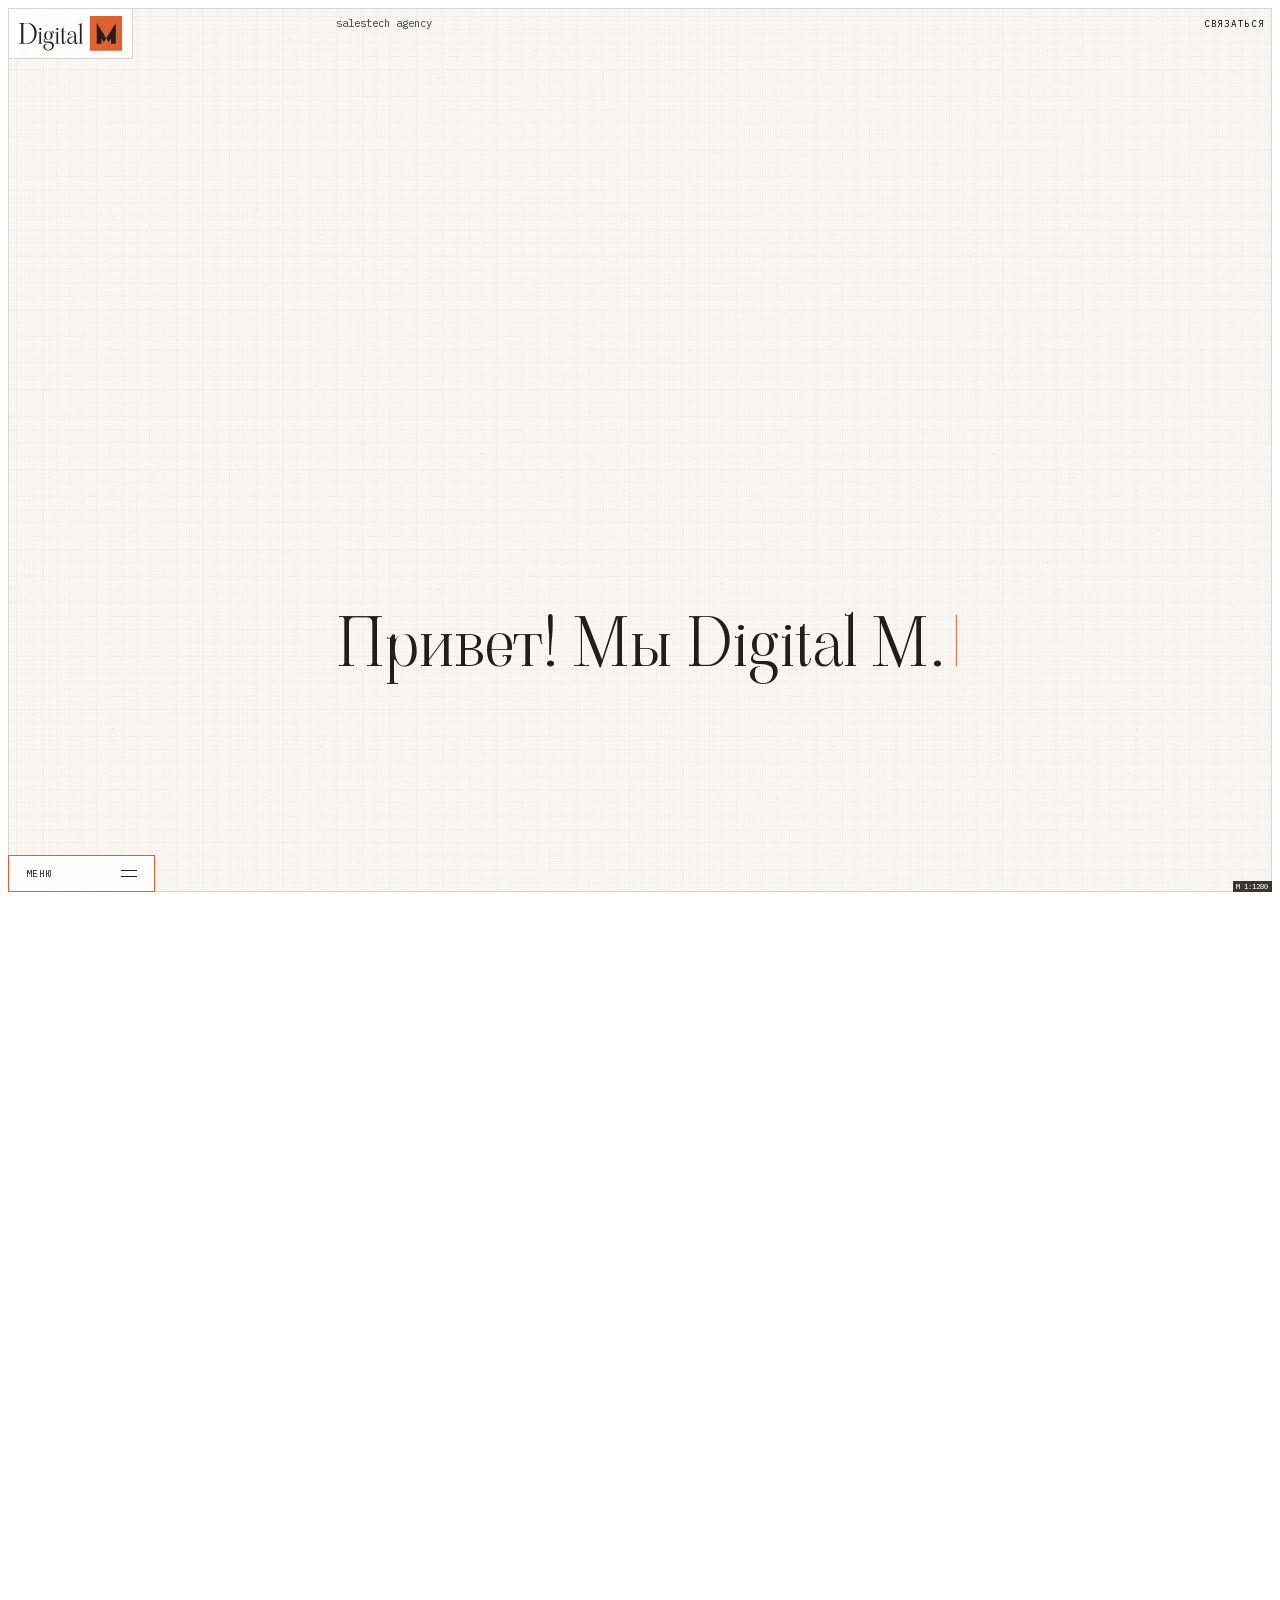
==== commit b0c8addf: "Add secure Bitrix lead relay" ====
--- a/index.html
+++ b/index.html
@@ -359,6 +359,7 @@
             transition:color .25s ease; }
 .form-info a:hover{ color:var(--terra); }
 .form-info dd a + a{ margin-left:1.5rem; }
+.form-honeypot{ position:absolute!important; left:-10000px!important; top:auto!important; width:1px!important; height:1px!important; overflow:hidden!important; }
 .agree{ grid-column:1 / -1; position:relative; padding:1.5rem 0; display:flex; align-items:center; gap:.75rem;   
         cursor:pointer; font-family:"IBM Plex Sans",system-ui,sans-serif; font-size:1rem; line-height:1.5rem; }
 .agree input{ appearance:none; -webkit-appearance:none; flex:none; width:1.25rem; height:1.25rem; margin:0;
@@ -515,6 +516,7 @@
       <h2 class="form-head">Связаться с&nbsp;нами</h2>
       <form class="form-grid" id="formGrid" data-endpoint="" novalidate>
         <input type="hidden" name="source" value="связаться">
+        <input class="form-honeypot" type="text" name="website" tabindex="-1" autocomplete="off" aria-hidden="true">
         <div class="f"><span class="f-label">имя</span><input type="text" name="name" aria-label="имя" data-need><span class="f-line"></span></div>
         <div class="f"><span class="f-label">компания</span><input type="text" name="company" aria-label="компания"><span class="f-line"></span></div>
         <div class="f"><span class="f-label">почта</span><input type="email" name="email" aria-label="почта" data-reach><span class="f-line"></span></div>
@@ -545,6 +547,7 @@
       <p class="pop-text ask">Оставьте контакты — свяжемся, покажем кейсы на встрече или&nbsp;пришлём&nbsp;подборку под вашу задачу.</p>   
       <form class="pop-grid" id="popForm" data-endpoint="" novalidate>
         <input type="hidden" name="source" value="кейсы">
+        <input class="form-honeypot" type="text" name="website" tabindex="-1" autocomplete="off" aria-hidden="true">
         <div class="f"><span class="f-label">имя</span><input type="text" name="name" aria-label="имя" data-need><span class="f-line"></span></div>
         <div class="f"><span class="f-label">компания</span><input type="text" name="company" aria-label="компания"><span class="f-line"></span></div>
         <div class="f wide"><span class="f-label">телефон или телеграм</span><input type="text" name="contact" aria-label="телефон или телеграм" data-need><span class="f-line"></span></div>
@@ -993,7 +996,7 @@
 }));
 async function отправить(form){
   const url = form.dataset.endpoint || window.FORM_ENDPOINT || '';
-  if (!url) { console.info('[форма — демо, не отправлено]', Object.fromEntries(new FormData(form))); return true; }
+  if (!url) { console.error('[форма] адрес обработчика не настроен; заявка не отправлена'); return false; }
   try { const r = await fetch(url, { method: 'POST', body: new FormData(form) }); return r.ok; }
   catch (e) { return false; }
 }
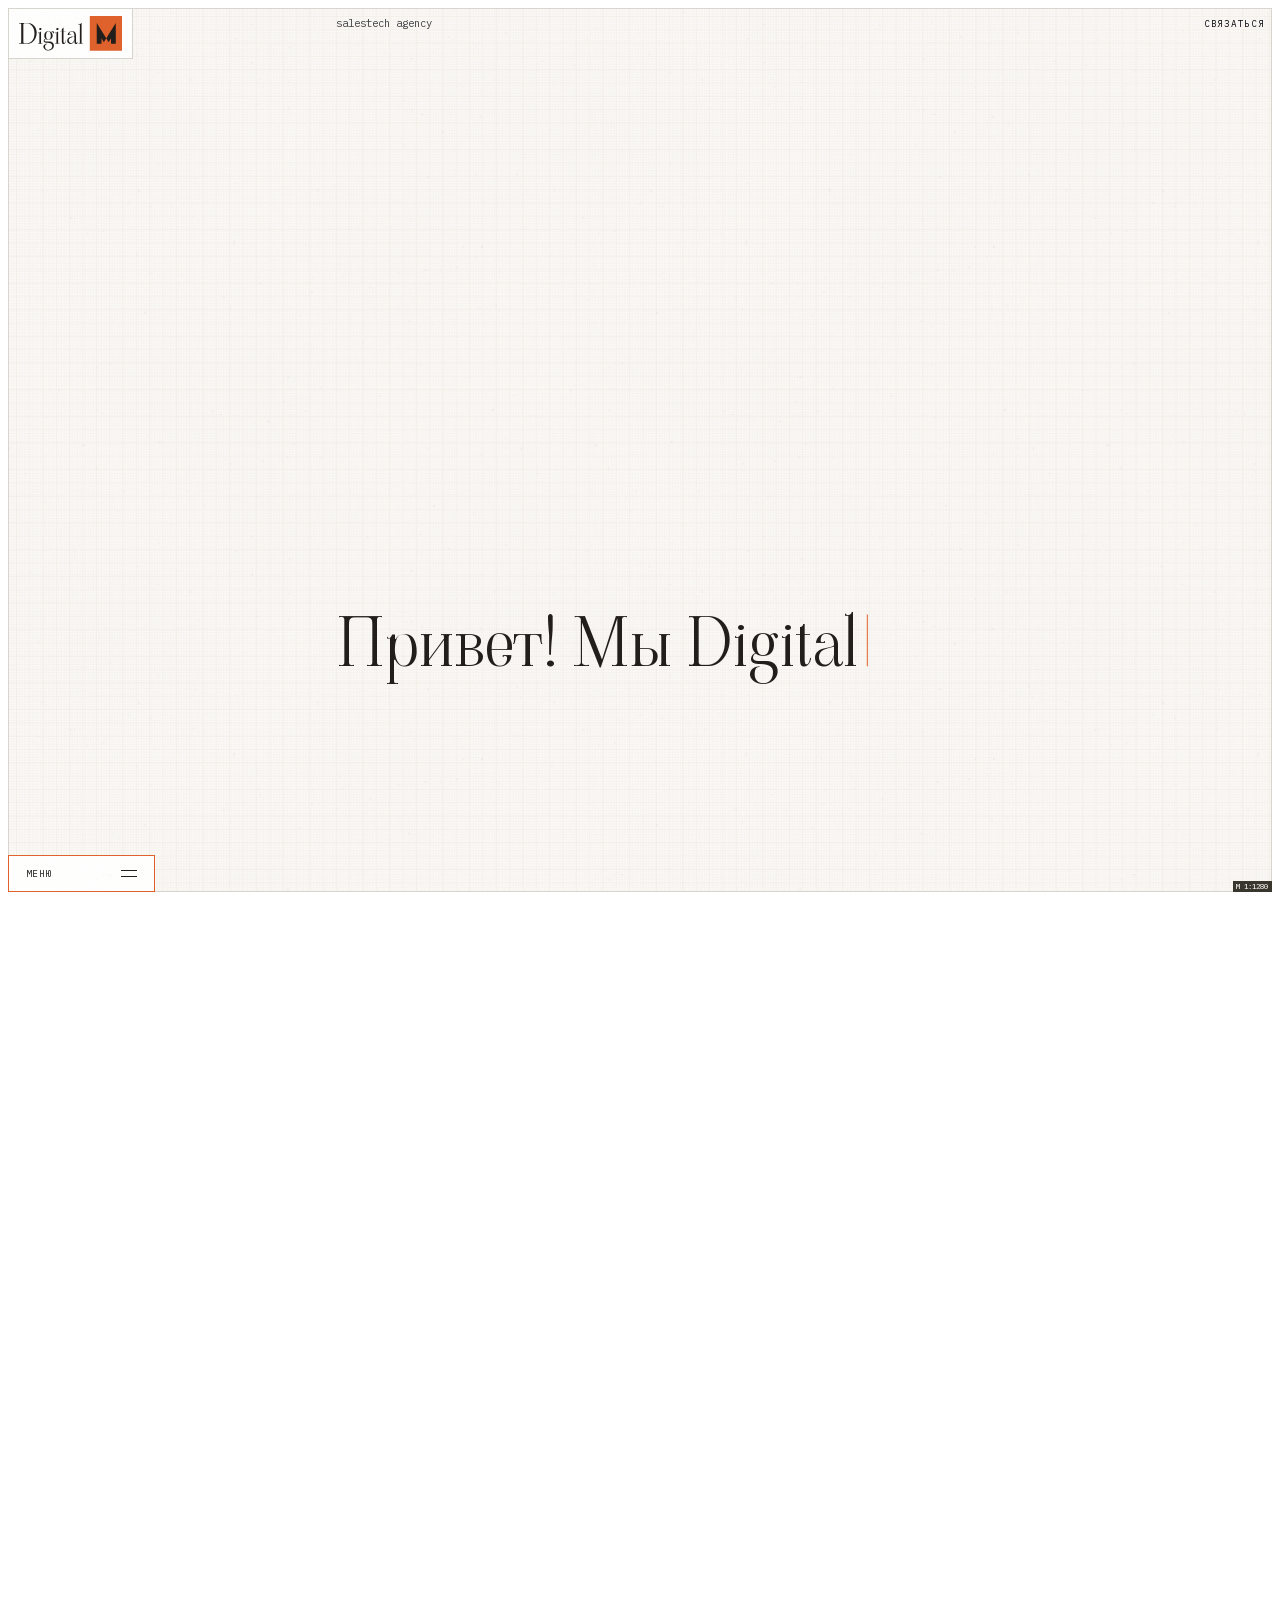
==== commit c7964d87: "Connect website forms to Bitrix lead endpoint" ====
--- a/index.html
+++ b/index.html
@@ -598,7 +598,7 @@
     <div class="scale" id="scale">M 1:1920</div>
   </div>
 </div>
-<script src="settings.js?v=1210"></script>
+<script src="settings.js?v=20261012"></script>
 <script>
 { const C = Object.assign({ email: 'info@digitalm.agency' }, window.CONTACTS);
   document.querySelectorAll('[data-c]').forEach(a => {
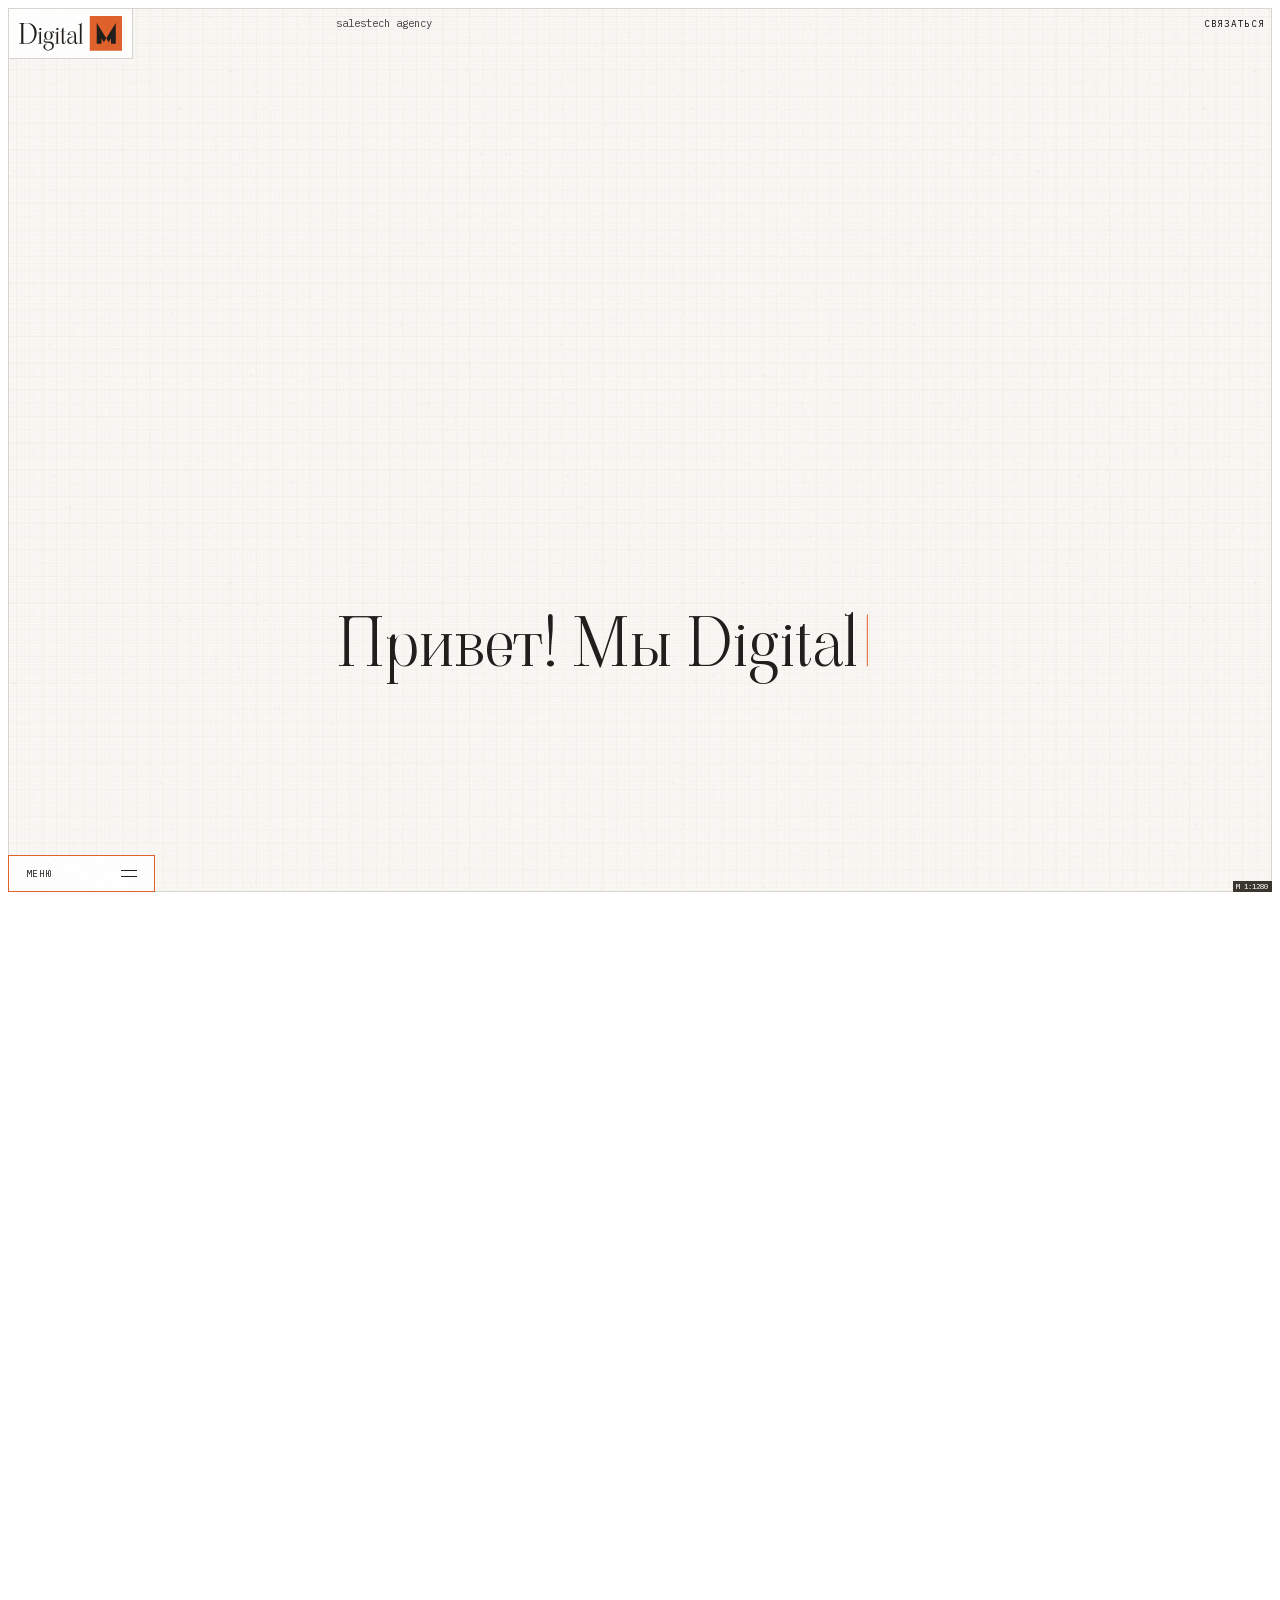
==== commit c214dd4f: "Validate contact fields before form submission" ====
--- a/index.html
+++ b/index.html
@@ -372,6 +372,9 @@
         transition:color .25s ease; }
 .agree a:hover{ color:var(--terra); }
 .f.err .f-label, .agree.err{ color:var(--terra); }
+.f-error{ position:absolute; left:0; bottom:.1rem; display:none; color:var(--terra);
+          font-family:"IBM Plex Sans",system-ui,sans-serif; font-size:.75rem; line-height:.875rem; }
+.f.err .f-error{ display:block; }
 .f.err .f-line::after{ transform:scaleX(1); }          
 .agree.err input{ border-color:var(--terra); }
 .pop-veil{ position:absolute; inset:0; z-index:7; background:color-mix(in srgb, var(--paper) 78%, transparent);
@@ -517,14 +520,14 @@
       <form class="form-grid" id="formGrid" data-endpoint="" novalidate>
         <input type="hidden" name="source" value="связаться">
         <input class="form-honeypot" type="text" name="website" tabindex="-1" autocomplete="off" aria-hidden="true">
-        <div class="f"><span class="f-label">имя</span><input type="text" name="name" aria-label="имя" data-need><span class="f-line"></span></div>
-        <div class="f"><span class="f-label">компания</span><input type="text" name="company" aria-label="компания"><span class="f-line"></span></div>
-        <div class="f"><span class="f-label">почта</span><input type="email" name="email" aria-label="почта" data-reach><span class="f-line"></span></div>
-        <div class="f"><span class="f-label">телефон</span><input type="tel" name="phone" aria-label="телефон" data-reach><span class="f-line"></span></div>
+        <div class="f"><span class="f-label">имя</span><input type="text" name="name" aria-label="имя" maxlength="120" data-need><span class="f-line"></span></div>
+        <div class="f"><span class="f-label">компания</span><input type="text" name="company" aria-label="компания" maxlength="120"><span class="f-line"></span></div>
+        <div class="f"><span class="f-label">почта</span><input type="email" name="email" aria-label="почта" aria-describedby="emailError" maxlength="254" autocomplete="email" data-reach><span class="f-error" id="emailError" role="status" aria-live="polite"></span><span class="f-line"></span></div>
+        <div class="f"><span class="f-label">телефон</span><input type="tel" name="phone" aria-label="телефон" aria-describedby="phoneError" maxlength="40" autocomplete="tel" inputmode="tel" data-reach><span class="f-error" id="phoneError" role="status" aria-live="polite"></span><span class="f-line"></span></div>
         <div class="f wide tall">
           <span class="f-label">задача</span>
           <label class="f-file" id="fileRow"><b>прикрепить файл</b><input type="file" name="file" id="fileInput"></label>
-          <textarea name="task" aria-label="задача" rows="3"></textarea>
+          <textarea name="task" aria-label="задача" rows="3" maxlength="4000"></textarea>
           <span class="f-line"></span>
         </div>
         <label class="agree"><input type="checkbox" name="agree">
@@ -548,9 +551,9 @@
       <form class="pop-grid" id="popForm" data-endpoint="" novalidate>
         <input type="hidden" name="source" value="кейсы">
         <input class="form-honeypot" type="text" name="website" tabindex="-1" autocomplete="off" aria-hidden="true">
-        <div class="f"><span class="f-label">имя</span><input type="text" name="name" aria-label="имя" data-need><span class="f-line"></span></div>
-        <div class="f"><span class="f-label">компания</span><input type="text" name="company" aria-label="компания"><span class="f-line"></span></div>
-        <div class="f wide"><span class="f-label">телефон или телеграм</span><input type="text" name="contact" aria-label="телефон или телеграм" data-need><span class="f-line"></span></div>
+        <div class="f"><span class="f-label">имя</span><input type="text" name="name" aria-label="имя" maxlength="120" data-need><span class="f-line"></span></div>
+        <div class="f"><span class="f-label">компания</span><input type="text" name="company" aria-label="компания" maxlength="120"><span class="f-line"></span></div>
+        <div class="f wide"><span class="f-label">телефон или телеграм</span><input type="text" name="contact" aria-label="телефон или телеграм" maxlength="254" data-need><span class="f-line"></span></div>
         <label class="agree"><input type="checkbox" name="agree">
           <span>Согласен на&nbsp;обработку персональных данных и&nbsp;принимаю <a href="politika.html" target="_blank">политику обработки</a></span></label>
         <button class="form-send" type="submit"><span>получить кейсы</span></button>
@@ -598,7 +601,8 @@
     <div class="scale" id="scale">M 1:1920</div>
   </div>
 </div>
-<script src="settings.js?v=20261012"></script>
+<script src="form-validation.js?v=20261012-validation"></script>
+<script src="settings.js?v=20261012-validation"></script>
 <script>
 { const C = Object.assign({ email: 'info@digitalm.agency' }, window.CONTACTS);
   document.querySelectorAll('[data-c]').forEach(a => {
@@ -981,18 +985,34 @@
   const mark = (el, bad) => { el.classList.toggle('err', bad); if (bad) ok = false; };
   form.querySelectorAll('[data-need]').forEach(i => mark(i.closest('.f'), !i.value.trim()));
   const reach = [...form.querySelectorAll('[data-reach]')];
-  if (reach.length){
-    const пусто = reach.every(i => !i.value.trim());
-    reach.forEach(i => mark(i.closest('.f'), пусто));
-  }
+  if (reach.length && !проверитьКонтакты(form, true)) ok = false;
   const agree = form.querySelector('input[name=agree]');
   mark(agree.closest('.agree'), !agree.checked);
   return ok;
 }
+function проверитьКонтакты(form, показатьПодсказку){
+  const email = form.querySelector('input[name=email]');
+  const phone = form.querySelector('input[name=phone]');
+  const validation = window.DigitalMFormValidation.validateContact(email?.value, phone?.value);
+  for (const input of [email, phone].filter(Boolean)){
+    const message = validation.errors[input.name] || '';
+    input.setCustomValidity(message);
+    input.setAttribute('aria-invalid', message ? 'true' : 'false');
+    const box = input.closest('.f');
+    box.classList.toggle('err', !!message);
+    const error = box.querySelector('.f-error');
+    if (error) error.textContent = message;
+  }
+  if (!validation.valid && показатьПодсказку){
+    const first = [email, phone].find(input => input && validation.errors[input.name]);
+    if (first) first.reportValidity();
+  }
+  return validation.valid;
+}
 document.querySelectorAll('#popForm, #formGrid').forEach(form => form.addEventListener('input', e => {
   const box = e.target.closest('.f, .agree'); if (!box) return;
+  if (e.target.hasAttribute('data-reach')) { проверитьКонтакты(form, false); return; }
   if (e.target.type === 'checkbox' ? e.target.checked : e.target.value.trim()) box.classList.remove('err');
-  if (e.target.hasAttribute('data-reach')) form.querySelectorAll('[data-reach]').forEach(i => i.closest('.f').classList.remove('err'));
 }));
 async function отправить(form){
   const url = form.dataset.endpoint || window.FORM_ENDPOINT || '';
